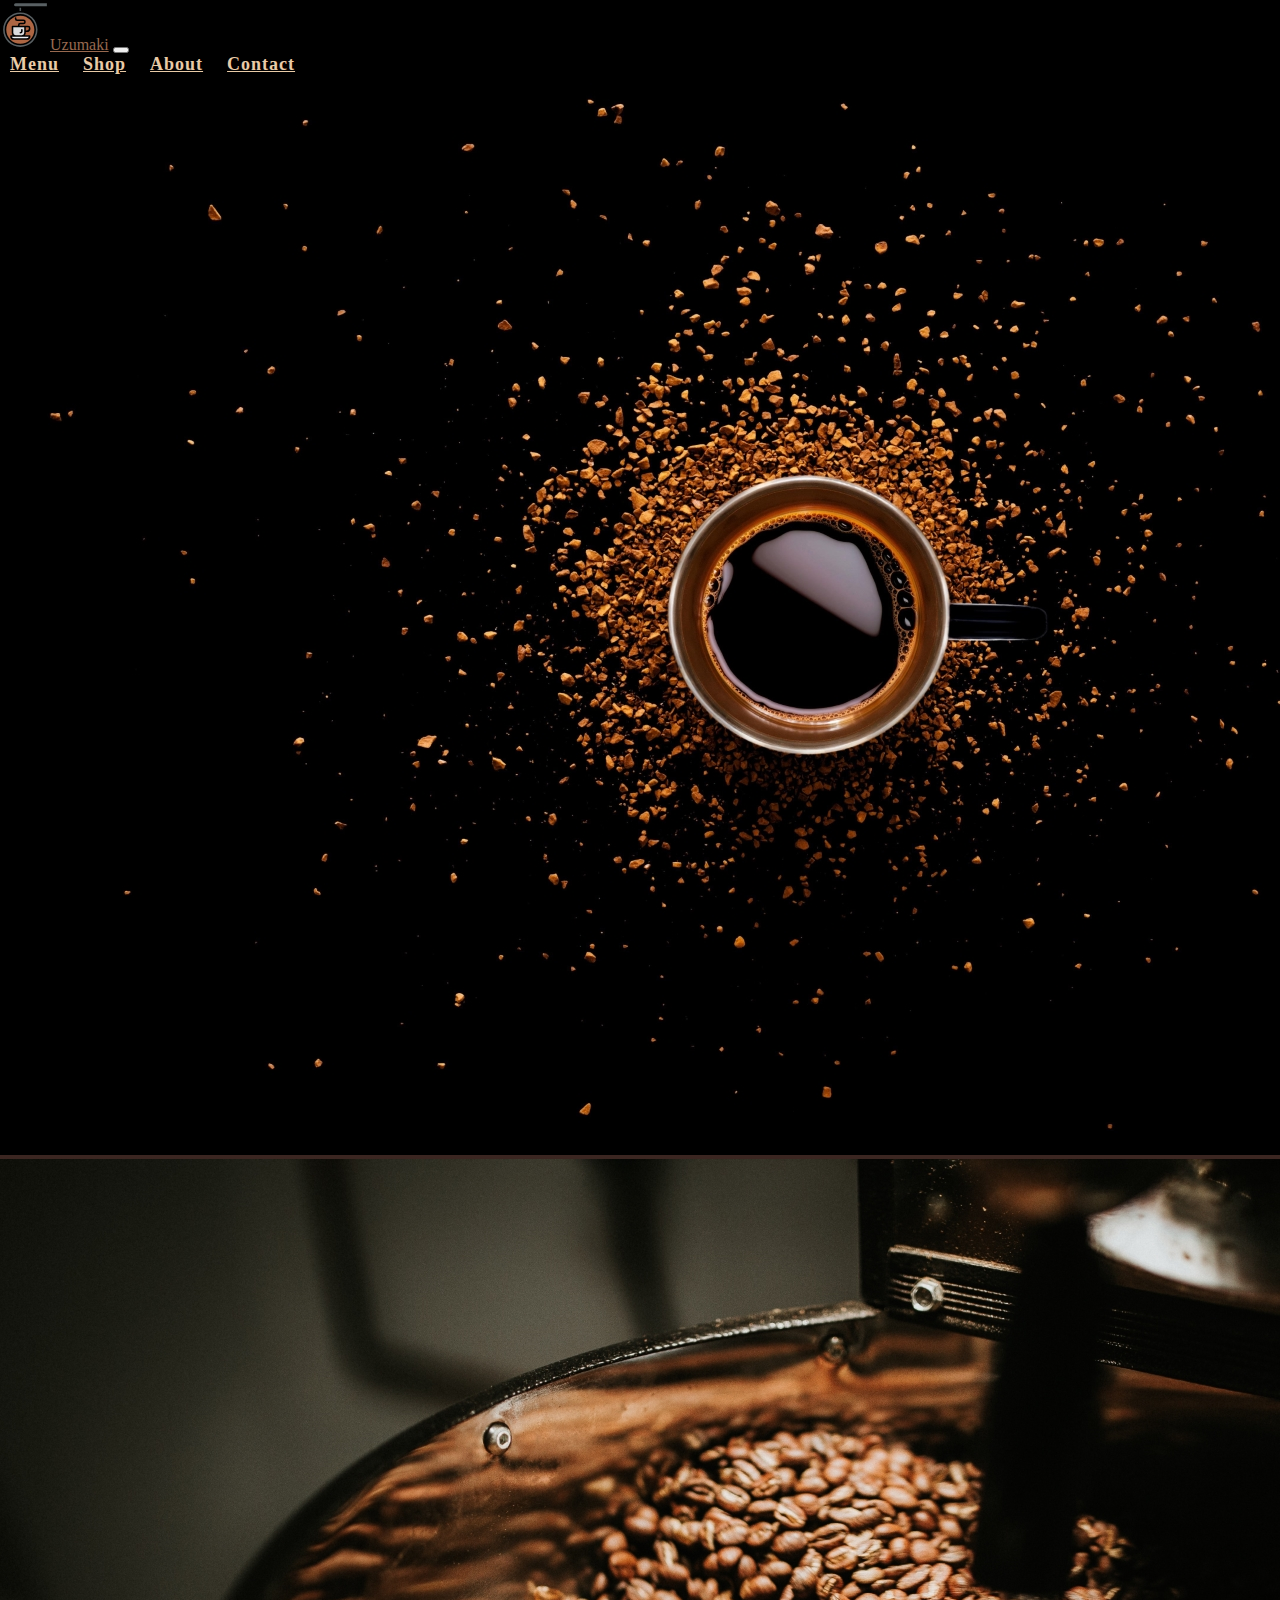
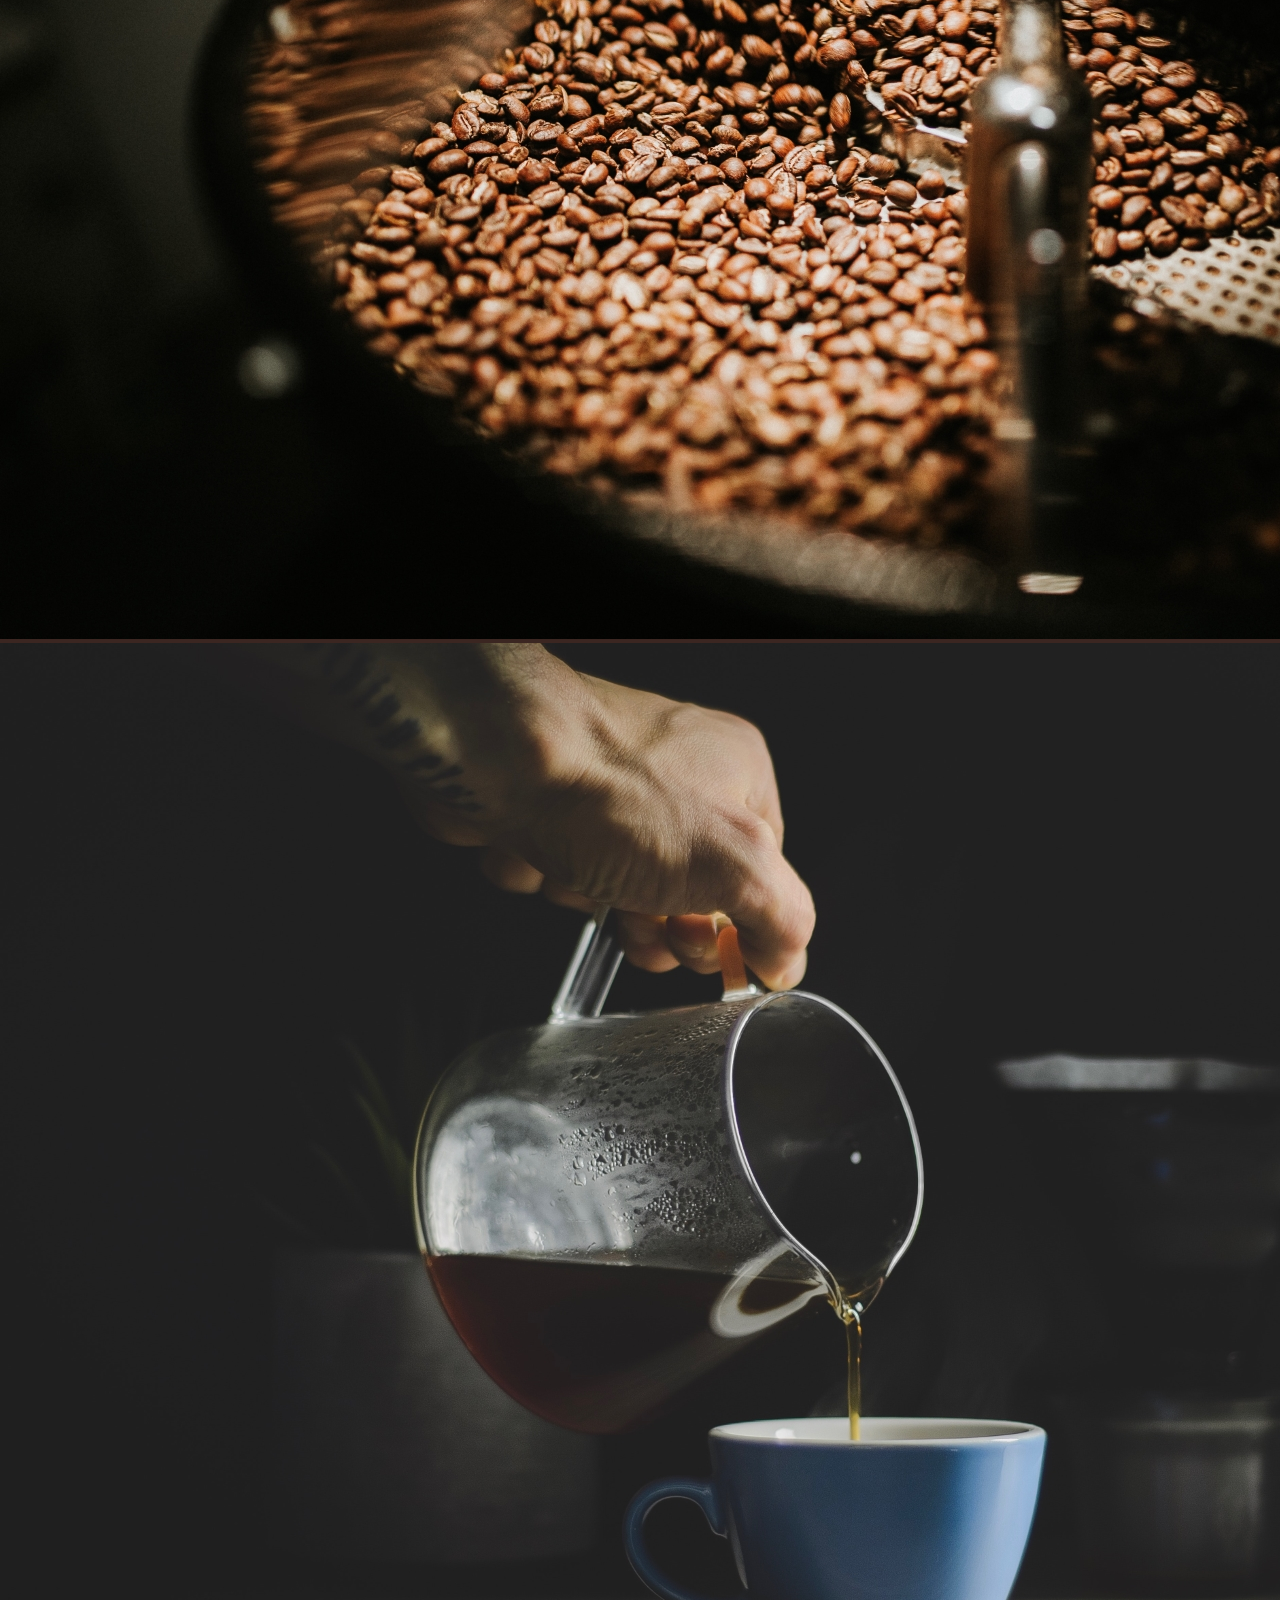
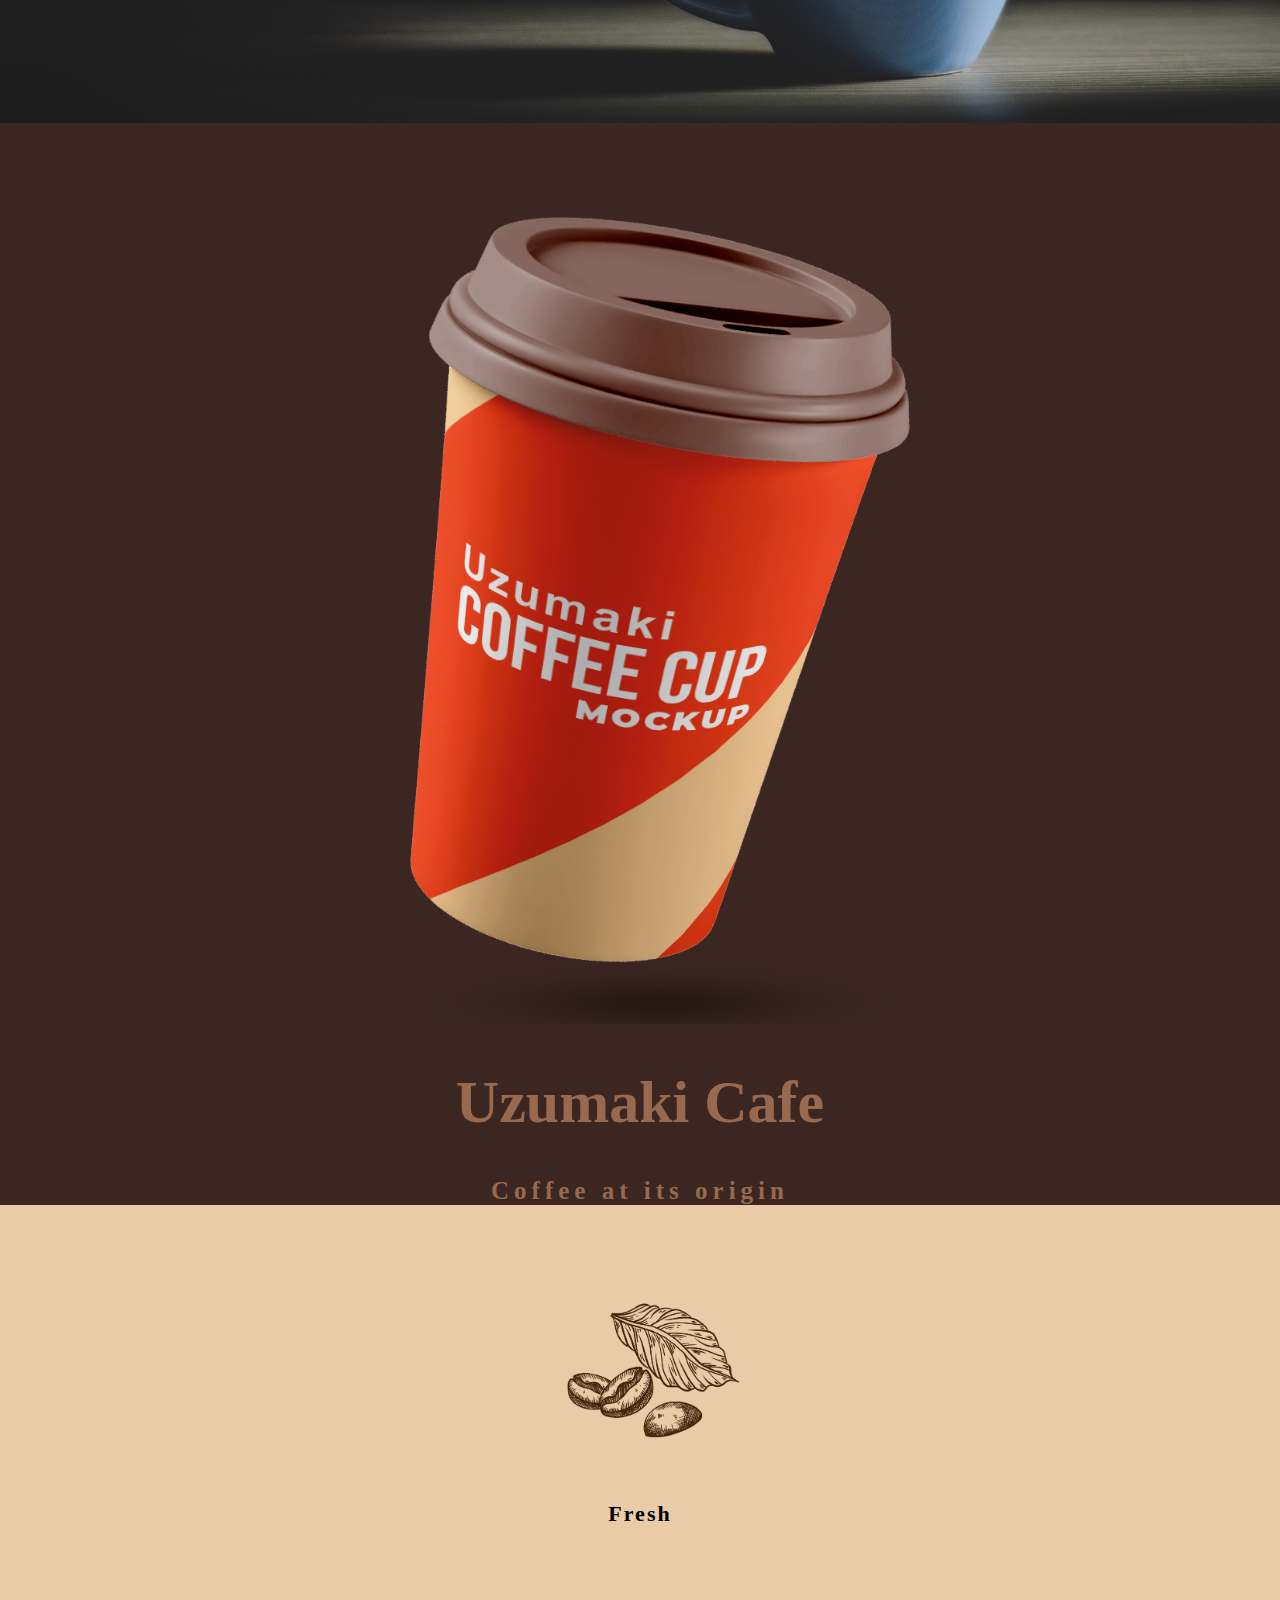
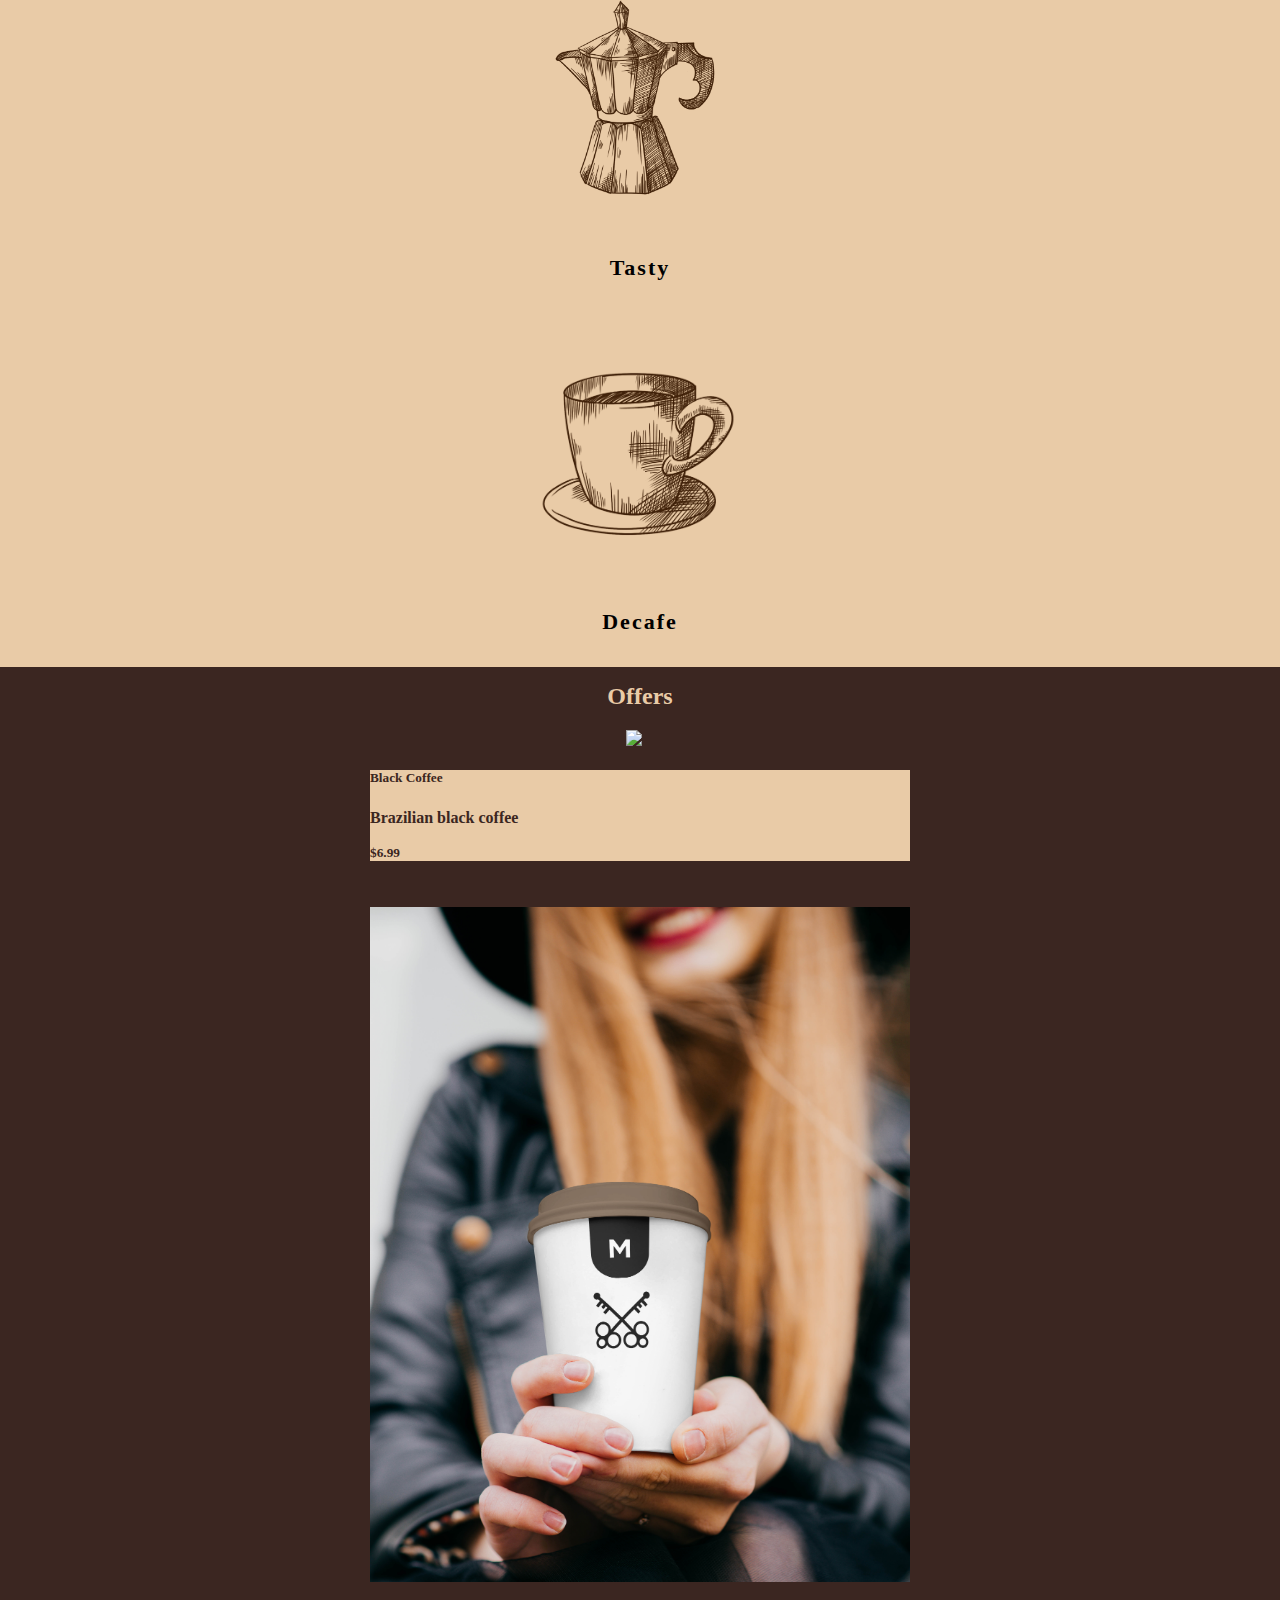
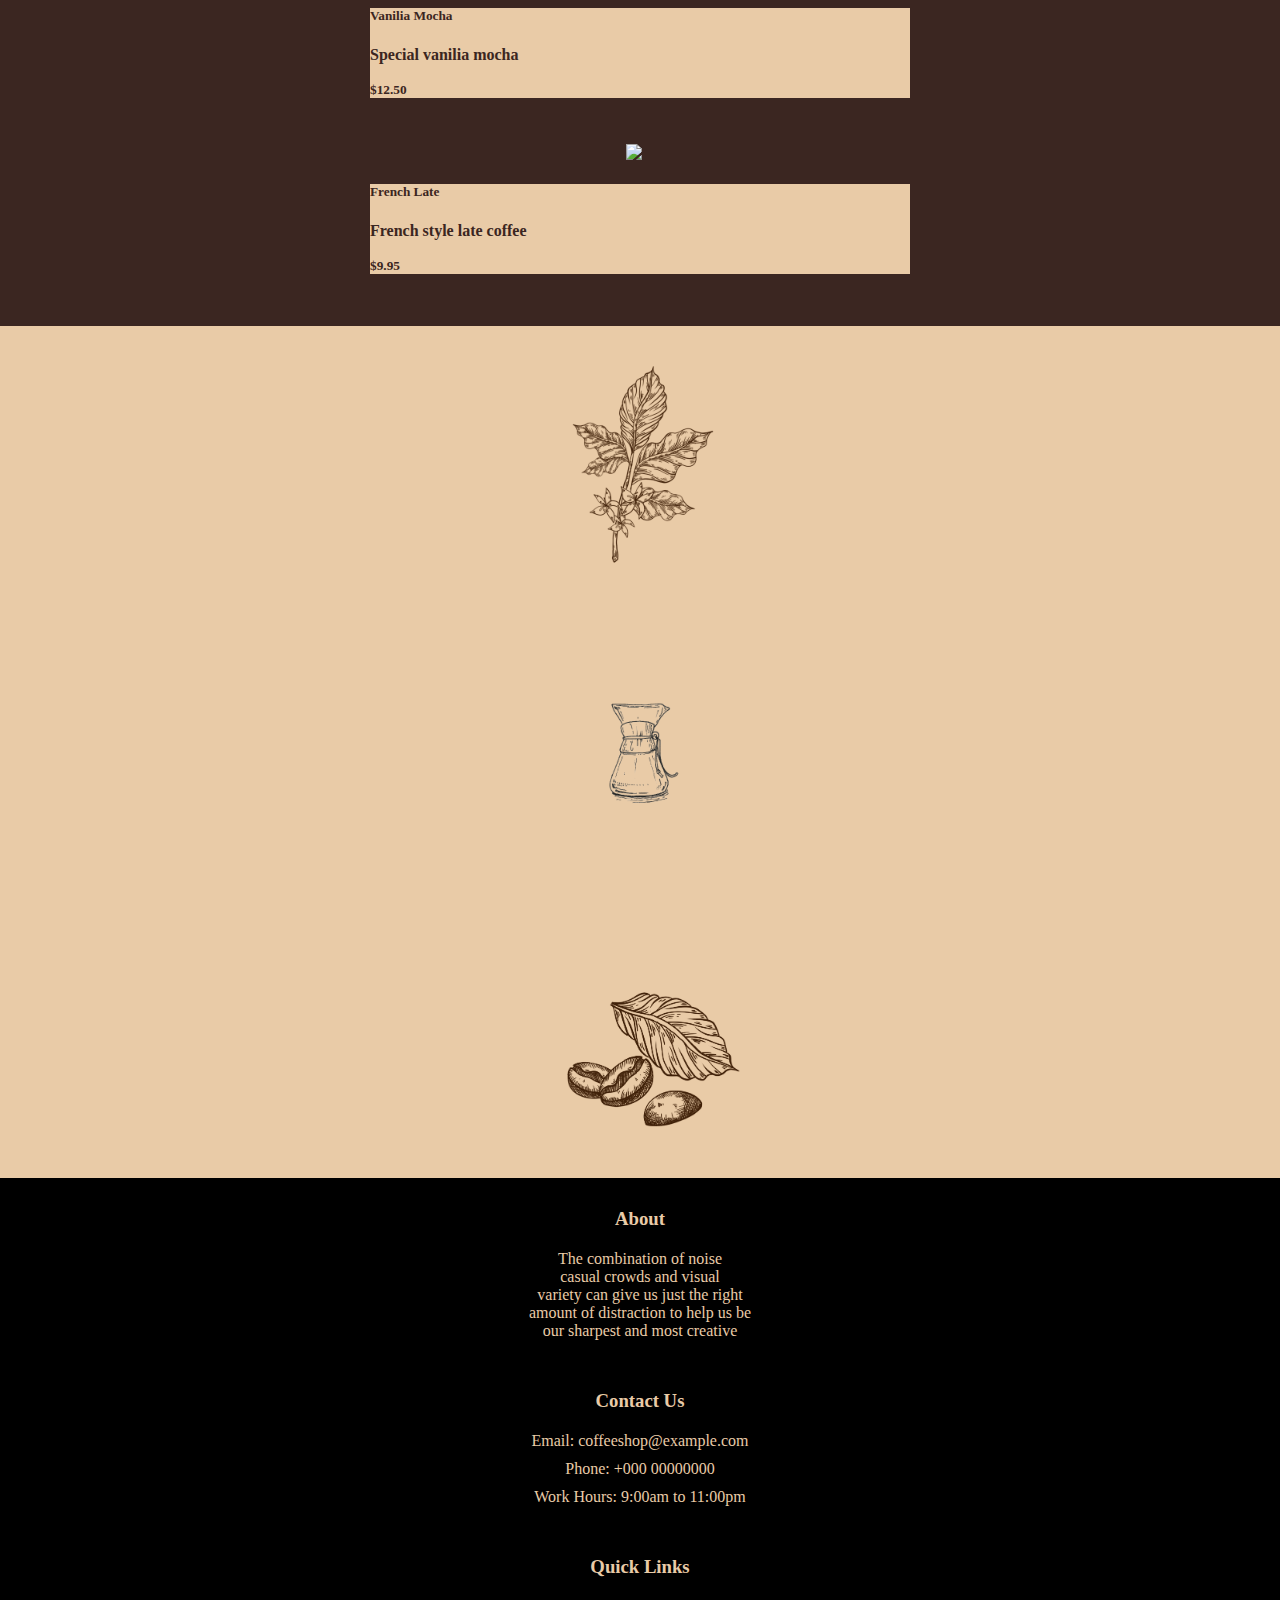
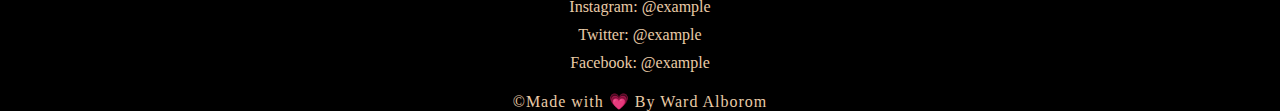
==== index.html @ 8deb627f "Add files via upload" ====
<!DOCTYPE html>
<html lang="en">
  <head>
    <meta charset="UTF-8" />
    <meta http-equiv="X-UA-Compatible" content="IE=edge" />
    <meta name="viewport" content="width=device-width, initial-scale=1.0" />
    <title>Cafe</title>
    <link rel="icon" href="img/coffee-shop.svg" />
    <link rel="stylesheet" href="style.css" />
    <link
      rel="stylesheet"
      href="https://cdnjs.cloudflare.com/ajax/libs/font-awesome/4.7.0/css/font-awesome.min.css"
    />
    <link
      href="https://cdn.jsdelivr.net/npm/bootstrap@5.0.0-beta2/dist/css/bootstrap.min.css"
      rel="stylesheet"
      integrity="sha384-BmbxuPwQa2lc/FVzBcNJ7UAyJxM6wuqIj61tLrc4wSX0szH/Ev+nYRRuWlolflfl"
      crossorigin="anonymous"
    />
    <script
      src="https://cdn.jsdelivr.net/npm/bootstrap@5.0.0-beta2/dist/js/bootstrap.bundle.min.js"
      integrity="sha384-b5kHyXgcpbZJO/tY9Ul7kGkf1S0CWuKcCD38l8YkeH8z8QjE0GmW1gYU5S9FOnJ0"
      crossorigin="anonymous"
    ></script>
    <script src="https://code.jquery.com/jquery-3.6.0.min.js"></script>
    <script src="script.js" type="text/javascript"></script>
  </head>
  <body>
    <header>
      <nav class="navbar navbar-expand-lg navbar-dark">
        <div class="container-fluid">
          <a id="uzumaki" class="navbar-brand" href="index.html"
            ><img src="img/coffee-shop.svg" alt="" />Uzumaki</a
          >
          <button
            class="navbar-toggler"
            type="button"
            data-bs-toggle="collapse"
            data-bs-target="#navbarNavAltMarkup"
            aria-controls="navbarNavAltMarkup"
            aria-expanded="false"
            aria-label="Toggle navigation"
          >
            <span class="navbar-toggler-icon"></span>
          </button>
          <div class="collapse navbar-collapse" id="navbarNavAltMarkup">
            <div class="navbar-nav">
              <a class="nav-link active" aria-current="page" href="menu.html"
                >Menu</a
              >
              <a class="nav-link" href="shop.html">Shop</a>
              <a class="nav-link" href="about.html">About</a>
              <a class="nav-link" href="contact.html">Contact</a>
            </div>
          </div>
        </div>
      </nav>
    </header>

    <aside></aside>

    <main id="main">
      <div
        id="carouselExampleSlidesOnly"
        class="carousel slide"
        data-bs-ride="carousel"
      >
        <div class="carousel-inner">
          <div class="carousel-item active">
            <img
              id="div-img"
              src="img/Coffee-black.jpg"
              class="d-block w-100"
              alt="..."
            />
          </div>
          <div class="carousel-item">
            <img
              id="div-img"
              src="img/roaster.jpg"
              class="d-block w-100"
              alt="..."
            />
          </div>
          <div class="carousel-item">
            <img
              id="div-img"
              src="img/pouring.jpg"
              class="d-block w-100"
              alt="..."
            />
          </div>
        </div>
      </div>

      <div class="cup container-fluid">
        <div class="row">
          <div class="col-md-6">
            <img id="mockup" src="img/Gravity coffee cup mockup.png" alt="" />
          </div>
          <div id="main-text" class="col-md-6">
            <h1>Uzumaki Cafe</h1>
            <p>Coffee at its origin</p>
          </div>
        </div>
      </div>

      <div class="bar container-fluid">
        <div class="row">
          <div class="col-md-4">
            <img src="img/coffee-leaf.png" alt="" />
            <p>Fresh</p>
          </div>
          <div class="col-md-4">
            <img src="img/coffee-maker.png" alt="" />
            <p>Tasty</p>
          </div>
          <div class="col-md-4">
            <img src="img/cup.png" alt="" />
            <p>Decafe</p>
          </div>
        </div>
      </div>

      <div id="offers" class="offers conatiner-fluid">
        <div class="row">
          <div id="offer-title" class="col-lg-12">
            <h2>Offers</h2>
          </div>
          <div class="col-md-4">
            <div class="card mb-3" style="max-width: 540px">
              <div class="row g-0">
                <div class="col-md-4">
                  <img src="/img/Coffee Mug Mockup.jpg" alt="..." />
                </div>
                <div class="cards col-md-8">
                  <div class="card-body">
                    <h5 class="card-title">Black Coffee</h5>
                    <p class="card-text">Brazilian black coffee</p>
                    <p class="card-text">
                      <small class="text-muted">$6.99</small>
                    </p>
                  </div>
                </div>
              </div>
            </div>
          </div>
          <div class="col-md-4">
            <div class="card mb-3" style="max-width: 540px">
              <div class="row g-0">
                <div class="col-md-4">
                  <img src="/img/Coffee-Cup-Mockup.jpg" alt="..." />
                </div>
                <div class="cards col-md-8">
                  <div class="card-body">
                    <h5 class="card-title">Vanilia Mocha</h5>
                    <p class="card-text">Special vanilia mocha</p>
                    <p class="card-text">
                      <small class="text-muted">$12.50</small>
                    </p>
                  </div>
                </div>
              </div>
            </div>
          </div>
          <div class="col-md-4">
            <div class="card mb-3" style="max-width: 540px">
              <div class="row g-0">
                <div class="col-md-4">
                  <img src="/img/Cup-Mockup-with-Hand.jpg" alt="..." />
                </div>
                <div class="cards col-md-8">
                  <div class="card-body">
                    <h5 class="card-title">French Late</h5>
                    <p class="card-text">French style late coffee</p>
                    <p class="card-text">
                      <small class="text-muted">$9.95</small>
                    </p>
                  </div>
                </div>
              </div>
            </div>
          </div>
        </div>
      </div>

      <div class="bar container-fluid">
        <div class="row">
          <div class="col-md-4"><img src="/img/leaf.png" alt="" /></div>
          <div class="col-md-4"><img src="/img/chemex.png" alt="" /></div>
          <div class="col-md-4"><img src="/img/coffee-leaf.png" alt="" /></div>
        </div>
      </div>

    </main>

    <footer>
      <div class="footer container-fluid">
        <div class="row">
          <div class="col-md-4">
            <h3>About</h3>
            <p>
              The combination of noise <br />
              casual crowds and visual <br />
              variety can give us just the right <br />
              amount of distraction to help us be <br />
              our sharpest and most creative
            </p>
          </div>
          <div class="col-md-4">
            <h3>Contact Us</h3>
            <p>Email: coffeeshop@example.com</p>
            <p>Phone: +000 00000000</p>
            <p>Work Hours: 9:00am to 11:00pm</p>
          </div>
          <div class="col-md-4">
            <h3>Quick Links</h3>
            <p>Instagram: @example</p>
            <p>Twitter: @example</p>
            <p>Facebook: @example</p>
          </div>
          <div class="col-lg-12">
            <p>&copy;Made with &#128151; By Ward Alborom</p>
          </div>
        </div>
      </div>
      <a href="#" class="backToTop"><span>Top</span></a>
    </footer>
  </body>
</html>
---- style.css ----
html,
body {
  margin: 0;
  background-color: #e9cba7;
}

.navbar img{
  width: 50px;
}

.navbar, .container-fluid{
  background-color: #000000;
}

#carouselExampleSlidesOnly{
  transition: transform 1s ease, opacity .5s ease-out;
}

#uzumaki{
  color: #e9cba7;
}

#uzumaki:hover{
  color: #98694F;
}

#navbarNavAltMarkup a {
  color: #e9cba7;
  font-weight: bold;
  font-size: 18px;
  letter-spacing: 1px;
  margin: 0 10px;
}

#navbarNavAltMarkup a:hover{
  color: #98694F;
}

#main{
  background-color: #3b2621;
}

.cup{
  text-align: center;
  background-color: transparent;
}

#main-text{
  text-align: center;
  color: #98694F;
  margin: auto 0;
}

#main-text p{
  font-weight: bold;
  font-size: 25px;
  letter-spacing: 5px;
  margin: 0;
}

#main-text h1{
  font-size: 60px;
}

#mockup{
  width: 70%;
  height: 90%;
}

.bar{
  background-color: #e9cba7;
  text-align: center;
}

.bar p{
  font-weight: bold;
  font-size: 22px;
  text-align: center;
  letter-spacing: 2px;
}

.bar img{
  height: 200px;
  margin: 30px 0;
  
}

.bar > .row > .col-md-4{
  padding: 10px;
}

.cards{
  background-color: #e9cba7;
  font-weight: bold;
  text-align: left;
}

.offers{
  margin: 0 auto;
  padding: 1rem;
  
}

.offers > .row{
  margin: 0 auto;
  color: #3b2621;
  text-align: -webkit-center;
}

#offer-title{
  text-align: center;
  color: #e9cba7;
  margin: 0;
  font-weight: bold;
}

#offer-title > h2{
  margin: 0;
}

#offers > .row > .col-md-4{
  padding-top: 10px;
    padding-bottom: 10px;
    margin-top: 10px;
    border-bottom-width: 10px;
    margin-bottom: 10px;
}

.offers img {
  width: 100%
}

.footer{
  color: #e9cba7;
  padding: 0px;
  margin: 0;
  height: 10%;
  text-align: center;
}

.footer > .row > .col-md-4{
  padding: 10px;
}

.footer > .row > .col-md-4 > h3{
  margin: 20px;
}

.footer > .row > .col-md-4 > p{
  margin: 10px;
}

.footer > .row > .col-lg-12 > p{
  margin: 0;
  letter-spacing: 1px;
}

@media screen and (max-width: 44em) {
  nav[role="full-horizontal"] ul > li {
    width: 100%;
  }
}

@media screen and (min-width: 700px){
  .offers img {
    width: 100%;
    height: 100%;
  }
} 

.backToTop {
  width: 50px;
  height: 50px;
  overflow: hidden;
  white-space: nowrap;
  position: fixed;
  bottom: 20px;
  right: 20px;
  background-color: #66462F;
  color:#e9cba7;
  text-decoration: none;
  display: none;
  border-radius: 3px;
  text-align: center;
  font-weight: bold;
}
.backToTop:hover{
  color: #3b2621;
  background-color: #e9cba7;
}

.backToTop span{
  vertical-align: -webkit-baseline-middle;
}
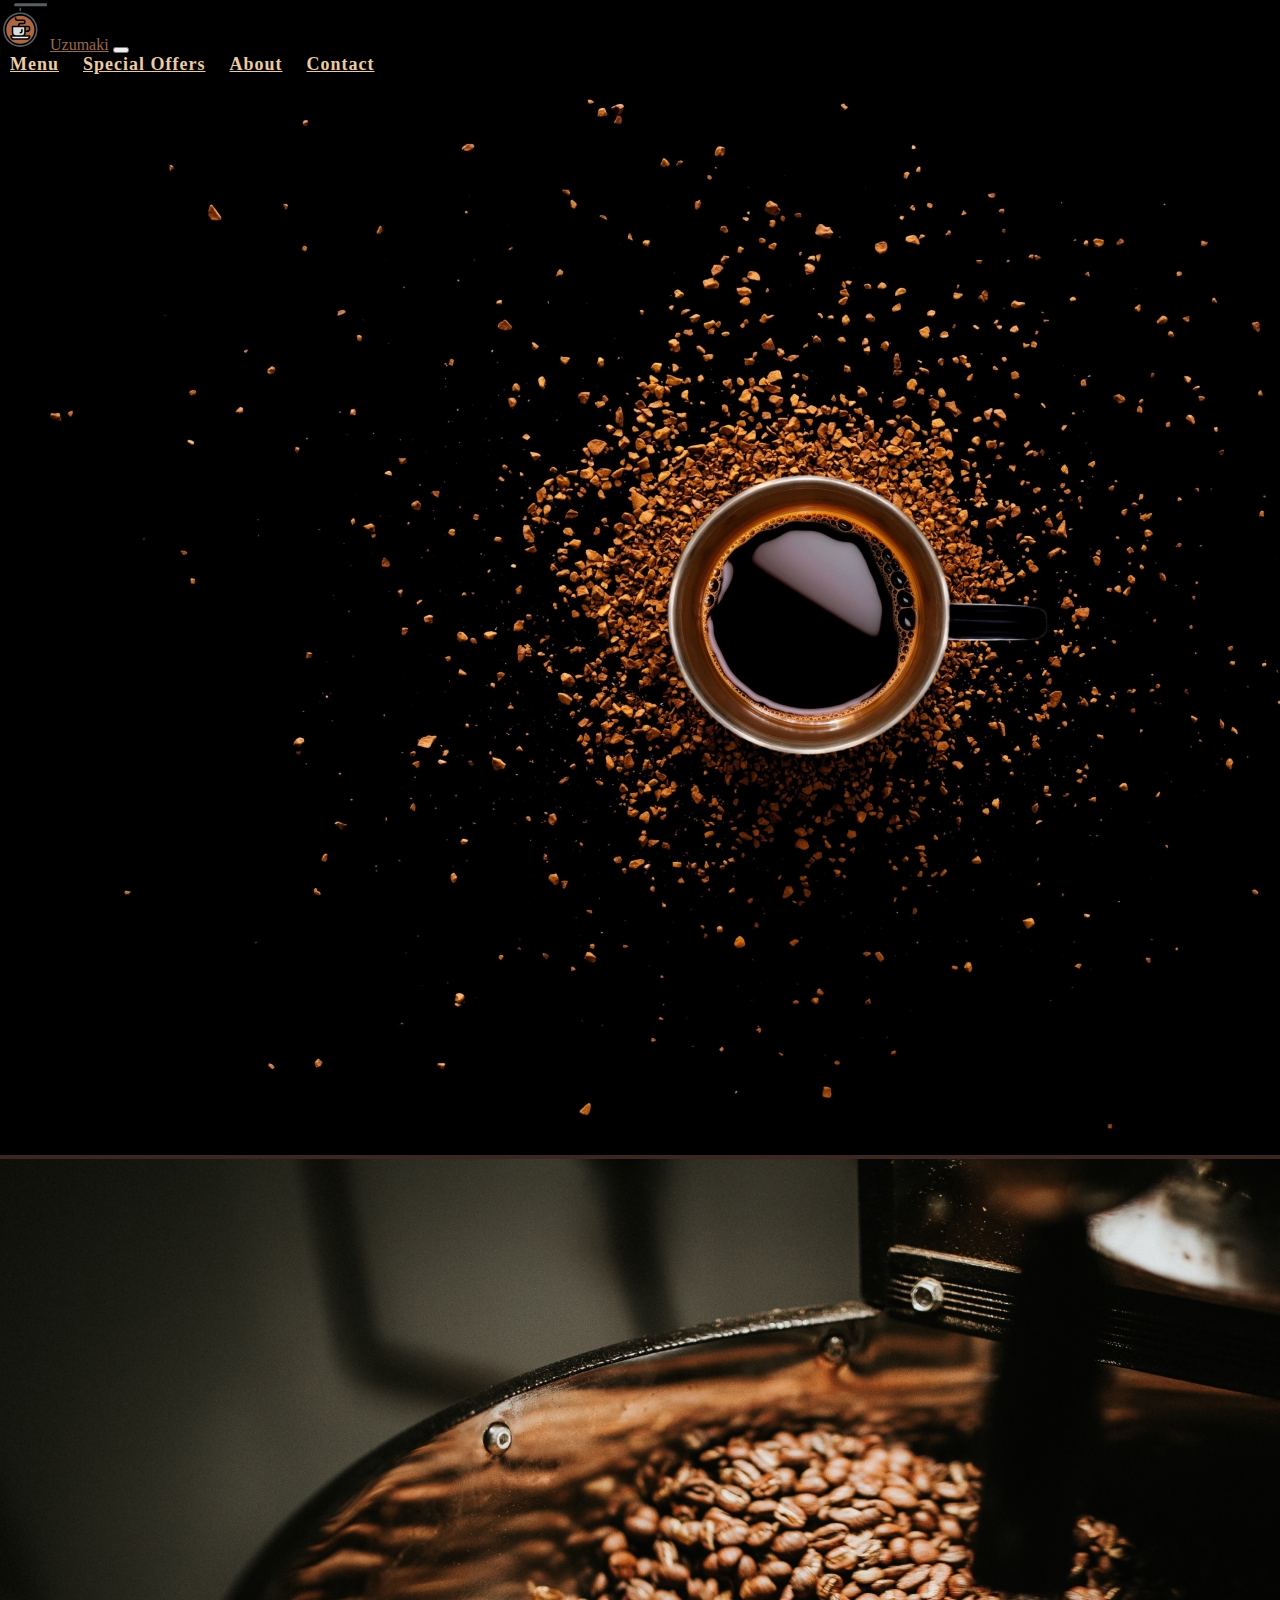
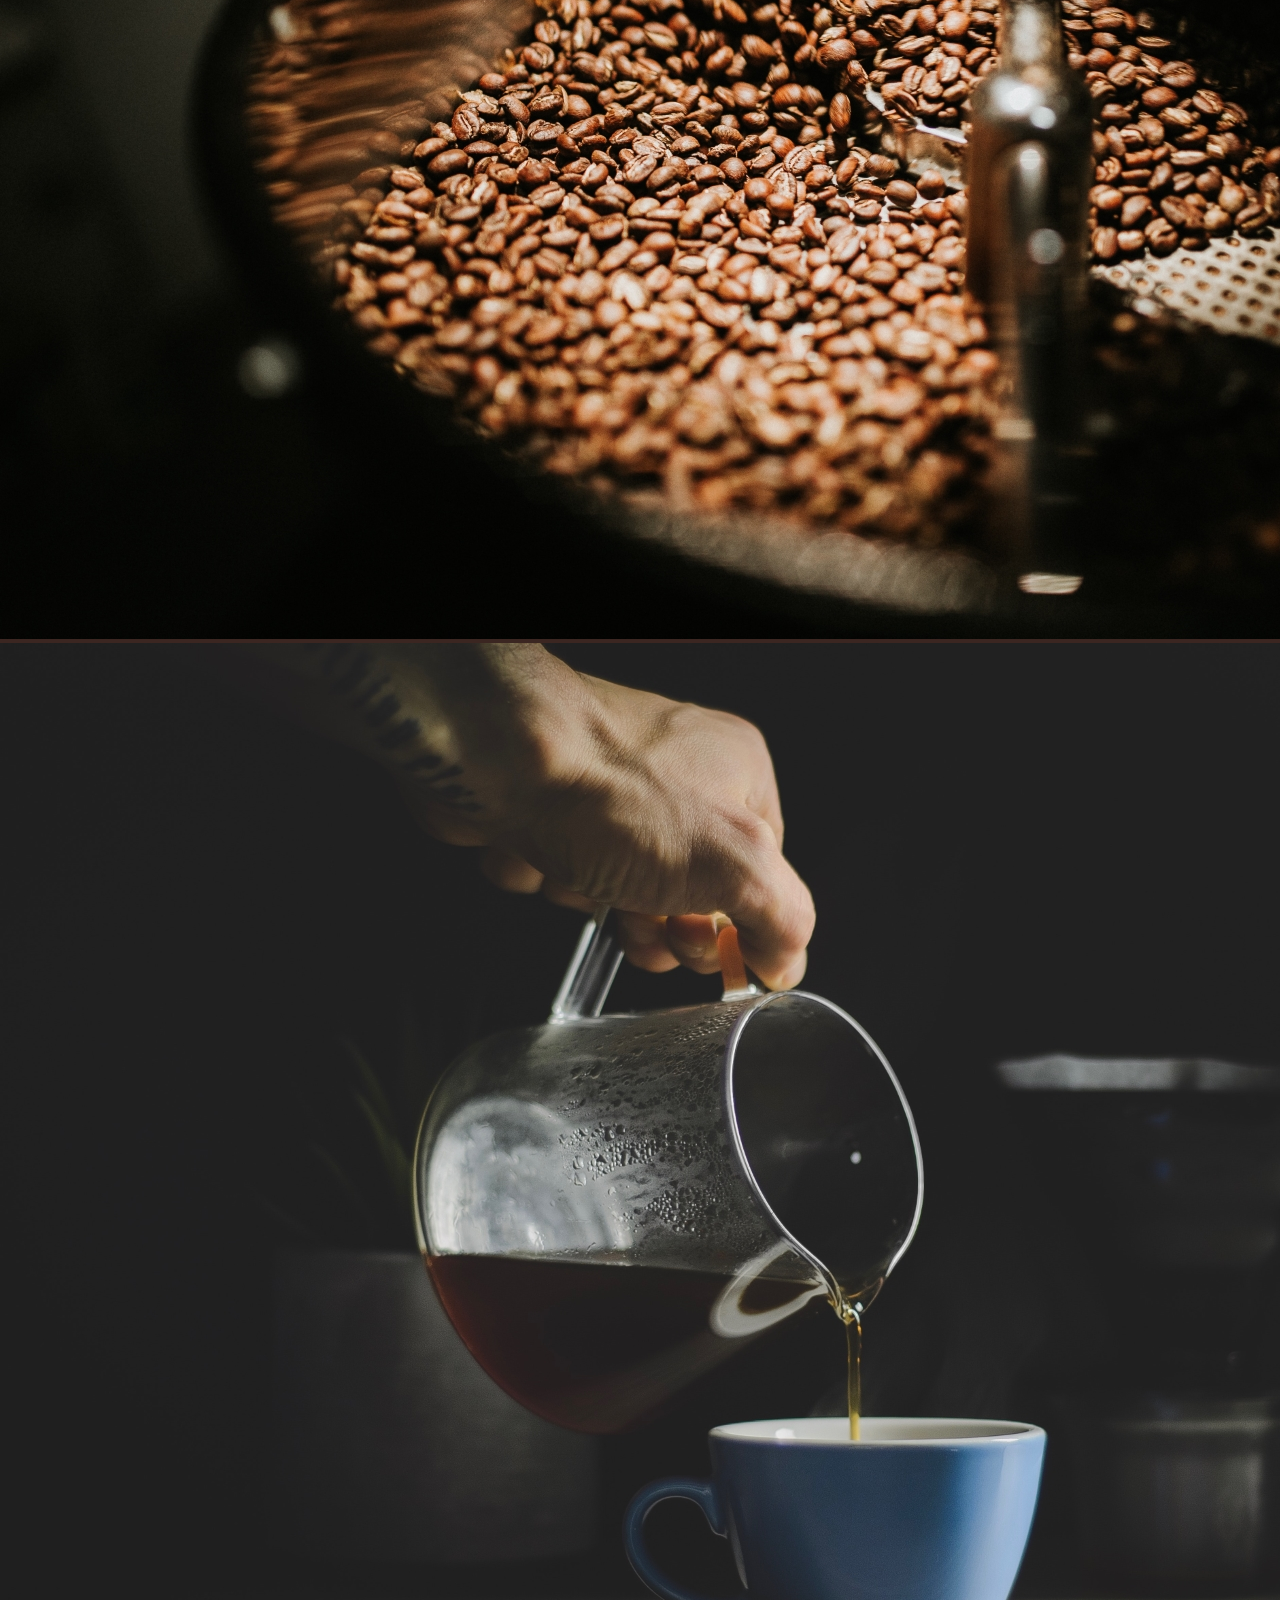
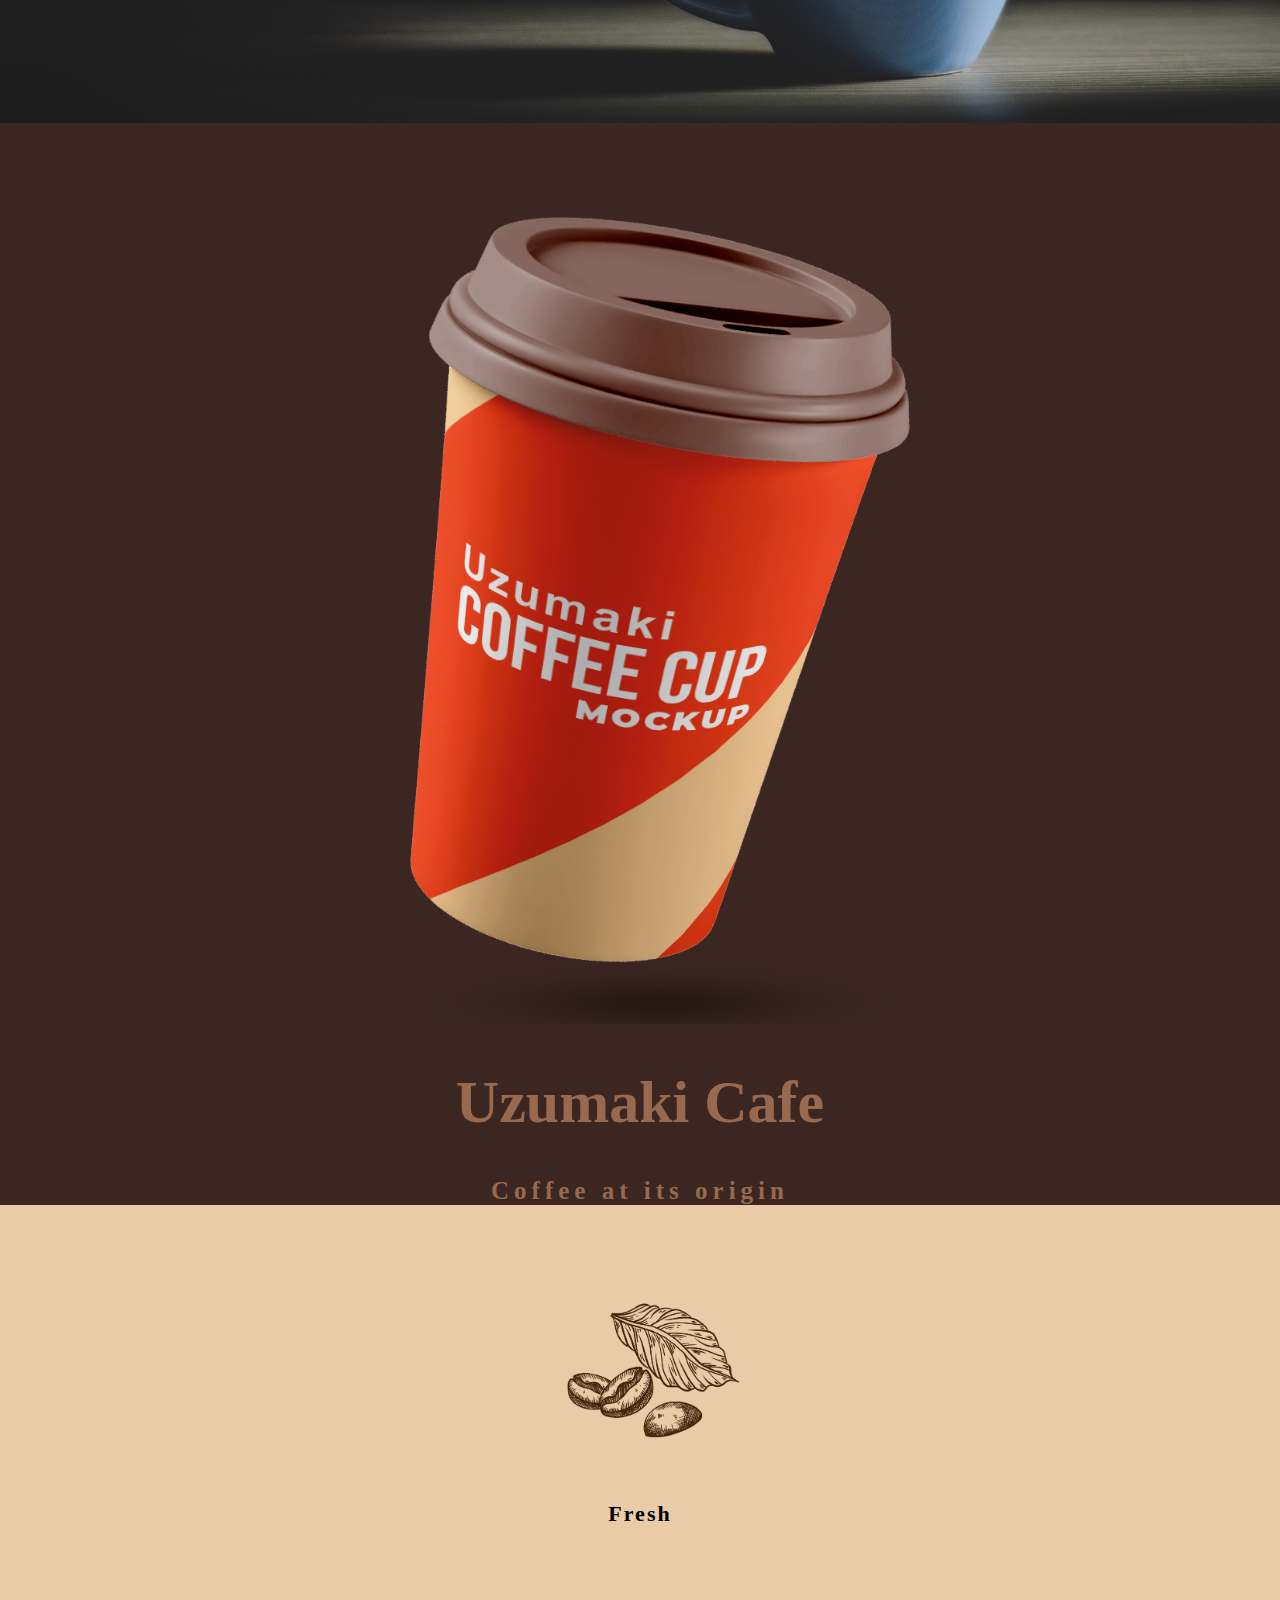
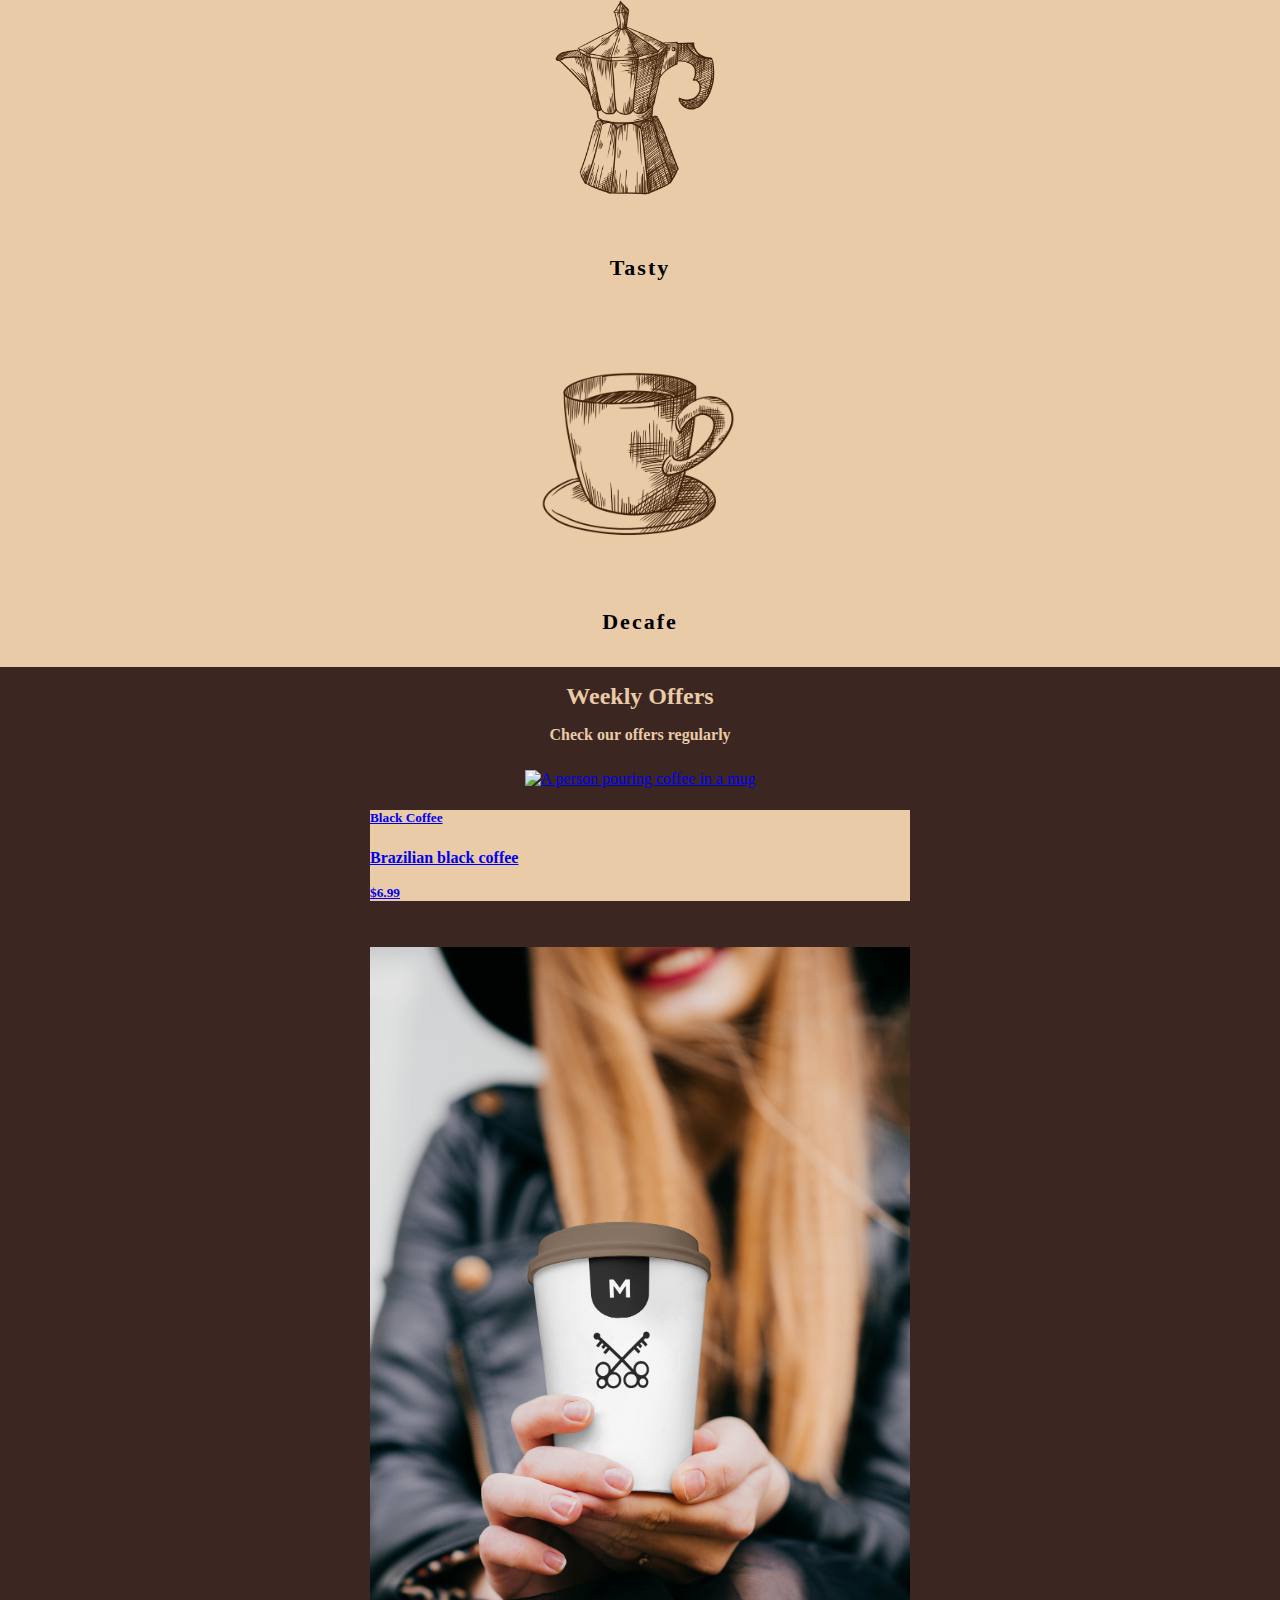
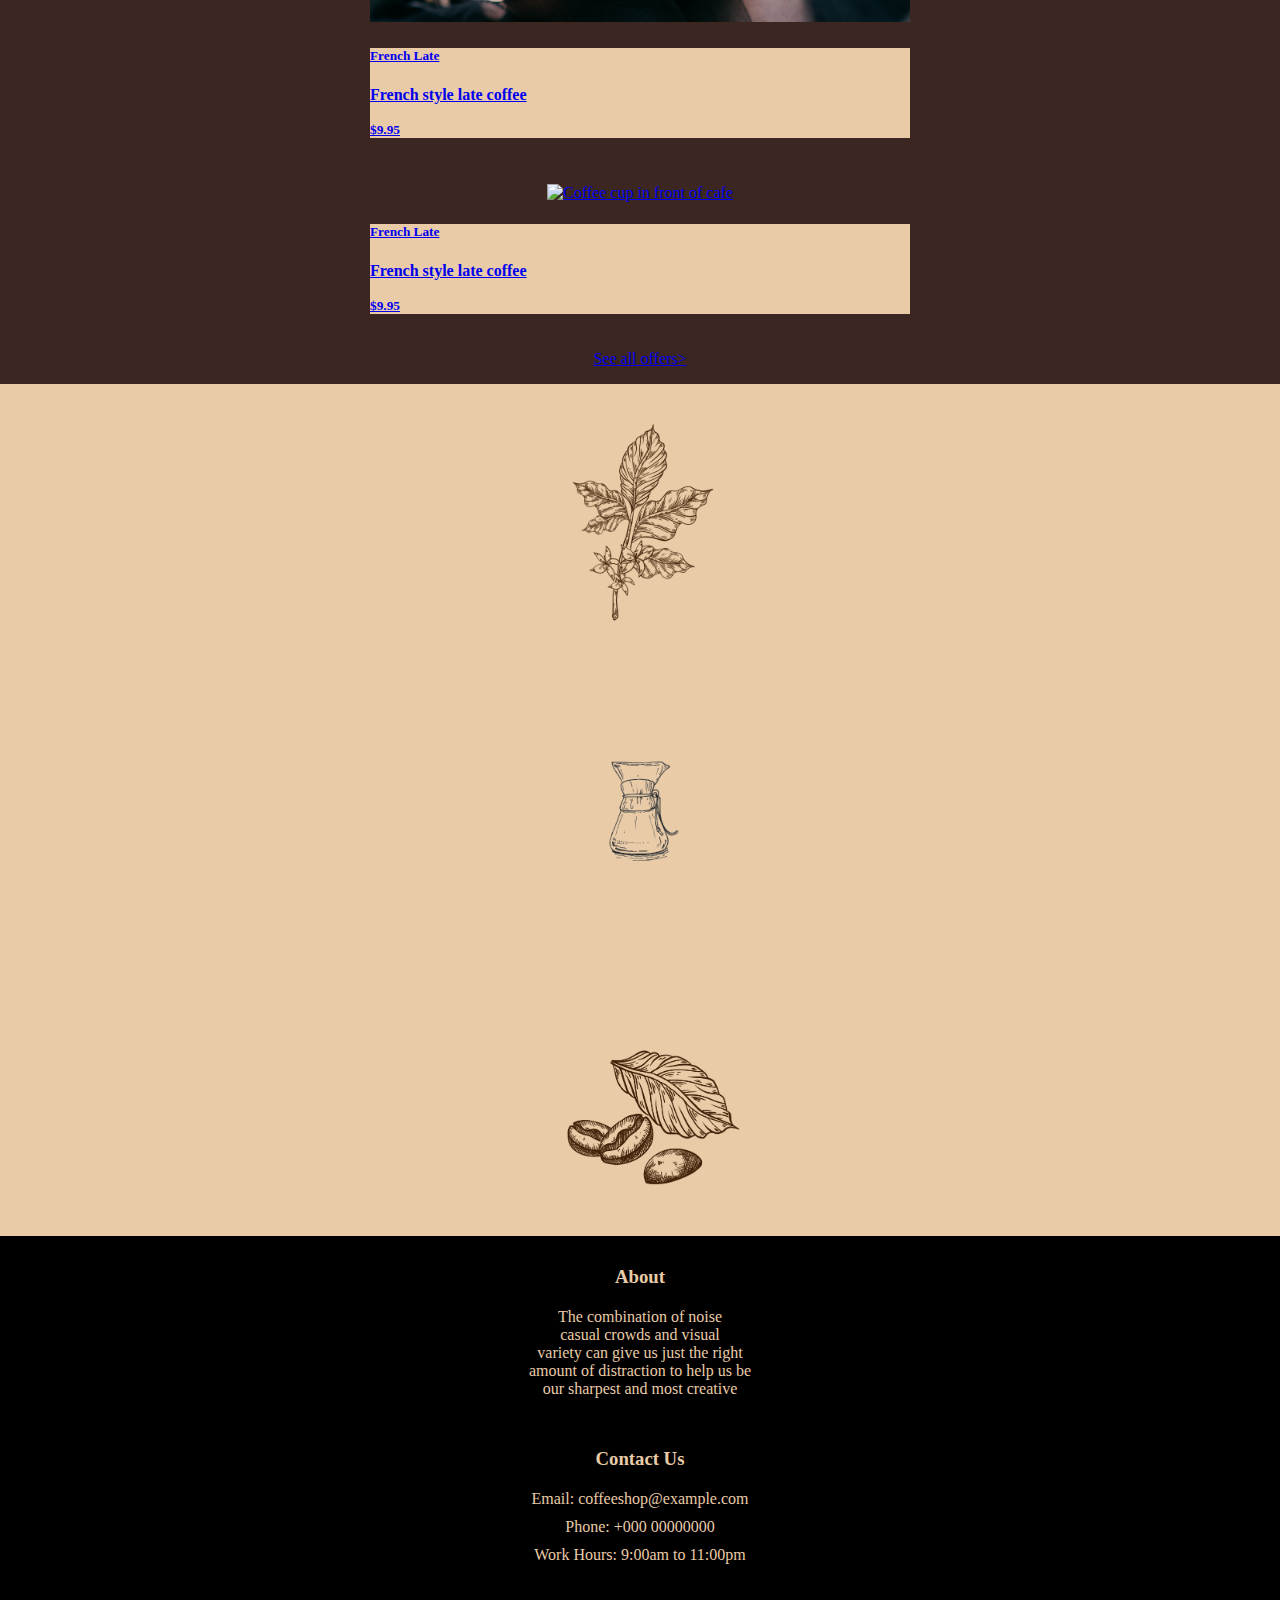
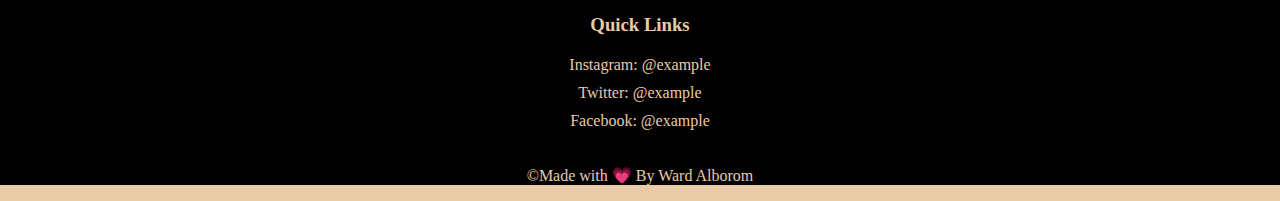
==== commit 43bc32f0: "Update index.html" ====
--- a/index.html
+++ b/index.html
@@ -4,7 +4,8 @@
     <meta charset="UTF-8" />
     <meta http-equiv="X-UA-Compatible" content="IE=edge" />
     <meta name="viewport" content="width=device-width, initial-scale=1.0" />
-    <title>Cafe</title>
+    <meta name="description" content="Uzumaki Coffee Shop Website" author="Ward Alborom">
+    <title>Uzumaki | Coffee Shop Website</title>
     <link rel="icon" href="img/coffee-shop.svg" />
     <link rel="stylesheet" href="style.css" />
     <link
@@ -27,10 +28,10 @@
   </head>
   <body>
     <header>
-      <nav class="navbar navbar-expand-lg navbar-dark">
-        <div class="container-fluid">
+      <nav class="navbar navbar-expand-lg navbar-dark fixed-top">
+        <div class="container">
           <a id="uzumaki" class="navbar-brand" href="index.html"
-            ><img src="img/coffee-shop.svg" alt="" />Uzumaki</a
+            ><img src="img/coffee-shop.svg" alt="Logo" class="d-inline-block align-middle" />Uzumaki</a
           >
           <button
             class="navbar-toggler"
@@ -48,7 +49,7 @@
               <a class="nav-link active" aria-current="page" href="menu.html"
                 >Menu</a
               >
-              <a class="nav-link" href="shop.html">Shop</a>
+              <a class="nav-link" href="offers.html">Special Offers</a>
               <a class="nav-link" href="about.html">About</a>
               <a class="nav-link" href="contact.html">Contact</a>
             </div>
@@ -71,15 +72,16 @@
               id="div-img"
               src="img/Coffee-black.jpg"
               class="d-block w-100"
-              alt="..."
+              alt="First Carousel image"
             />
+          
           </div>
           <div class="carousel-item">
             <img
               id="div-img"
               src="img/roaster.jpg"
               class="d-block w-100"
-              alt="..."
+              alt="Second Carousel image"
             />
           </div>
           <div class="carousel-item">
@@ -87,7 +89,7 @@
               id="div-img"
               src="img/pouring.jpg"
               class="d-block w-100"
-              alt="..."
+              alt="Third Carousel image"
             />
           </div>
         </div>
@@ -96,7 +98,7 @@
       <div class="cup container-fluid">
         <div class="row">
           <div class="col-md-6">
-            <img id="mockup" src="img/Gravity coffee cup mockup.png" alt="" />
+            <img id="mockup" src="img/Gravity coffee cup mockup.png" alt="Coffee cup" />
           </div>
           <div id="main-text" class="col-md-6">
             <h1>Uzumaki Cafe</h1>
@@ -108,30 +110,32 @@
       <div class="bar container-fluid">
         <div class="row">
           <div class="col-md-4">
-            <img src="img/coffee-leaf.png" alt="" />
+            <img src="img/coffee-leaf.png" alt="Divider coffee leaf image" />
             <p>Fresh</p>
           </div>
           <div class="col-md-4">
-            <img src="img/coffee-maker.png" alt="" />
+            <img src="img/coffee-maker.png" alt="Divider coffee maker image" />
             <p>Tasty</p>
           </div>
           <div class="col-md-4">
-            <img src="img/cup.png" alt="" />
+            <img src="img/cup.png" alt="Divider coffee cup image" />
             <p>Decafe</p>
           </div>
         </div>
       </div>
 
-      <div id="offers" class="offers conatiner-fluid">
+      <div id="offers" class="offers conatiner-fluid text-center">
         <div class="row">
           <div id="offer-title" class="col-lg-12">
-            <h2>Offers</h2>
-          </div>
-          <div class="col-md-4">
+            <h2 class="m-1">Weekly Offers</h2>
+            <p class="m-1">Check our offers regularly</p>
+          </div>
+          <div class="col-md-4">
+            <a class="offer-card-link" href="shop.html">
             <div class="card mb-3" style="max-width: 540px">
               <div class="row g-0">
                 <div class="col-md-4">
-                  <img src="/img/Coffee Mug Mockup.jpg" alt="..." />
+                  <img class="rounded img-fluid" src="img/Coffee Mug Mockup.jpg" alt="A person pouring coffee in a mug" />
                 </div>
                 <div class="cards col-md-8">
                   <div class="card-body">
@@ -144,30 +148,14 @@
                 </div>
               </div>
             </div>
-          </div>
-          <div class="col-md-4">
+          </a>
+          </div>
+          <div class="col-md-4">
+            <a class="offer-card-link" href="shop.html">
             <div class="card mb-3" style="max-width: 540px">
               <div class="row g-0">
                 <div class="col-md-4">
-                  <img src="/img/Coffee-Cup-Mockup.jpg" alt="..." />
-                </div>
-                <div class="cards col-md-8">
-                  <div class="card-body">
-                    <h5 class="card-title">Vanilia Mocha</h5>
-                    <p class="card-text">Special vanilia mocha</p>
-                    <p class="card-text">
-                      <small class="text-muted">$12.50</small>
-                    </p>
-                  </div>
-                </div>
-              </div>
-            </div>
-          </div>
-          <div class="col-md-4">
-            <div class="card mb-3" style="max-width: 540px">
-              <div class="row g-0">
-                <div class="col-md-4">
-                  <img src="/img/Cup-Mockup-with-Hand.jpg" alt="..." />
+                  <img class="rounded img-fluid" src="img/Coffee-Cup-Mockup.jpg" alt="Girl holding a coffee cup" />
                 </div>
                 <div class="cards col-md-8">
                   <div class="card-body">
@@ -180,15 +168,39 @@
                 </div>
               </div>
             </div>
+          </a>
+          </div>
+          <div class="col-md-4">
+            <a class="offer-card-link" href="shop.html">
+            <div class="card mb-3" style="max-width: 540px">
+              <div class="row g-0">
+                <div class="col-md-4">
+                  <img class="rounded img-fluid" src="img/Cup-Mockup-with-Hand.jpg" alt="Coffee cup in front of cafe" />
+                </div>
+                <div class="cards col-md-8">
+                  <div class="card-body">
+                    <h5 class="card-title">French Late</h5>
+                    <p class="card-text">French style late coffee</p>
+                    <p class="card-text">
+                      <small class="text-muted">$9.95</small>
+                    </p>
+                  </div>
+                </div>
+              </div>
+            </div>
+          </a>
+          </div>
+          <div class="col-12">
+            <a class="offers-link" href="offers.html">See all offers></a>
           </div>
         </div>
       </div>
 
       <div class="bar container-fluid">
         <div class="row">
-          <div class="col-md-4"><img src="/img/leaf.png" alt="" /></div>
-          <div class="col-md-4"><img src="/img/chemex.png" alt="" /></div>
-          <div class="col-md-4"><img src="/img/coffee-leaf.png" alt="" /></div>
+          <div class="col-md-4"><img src="img/leaf.png" alt="Coffee leaf" /></div>
+          <div class="col-md-4"><img src="img/chemex.png" alt="Chemex" /></div>
+          <div class="col-md-4"><img src="img/coffee-leaf.png" alt="Coffee leaf and beans" /></div>
         </div>
       </div>
 
@@ -219,12 +231,12 @@
             <p>Twitter: @example</p>
             <p>Facebook: @example</p>
           </div>
-          <div class="col-lg-12">
+          <div class="col-xl-12">
             <p>&copy;Made with &#128151; By Ward Alborom</p>
           </div>
         </div>
       </div>
-      <a href="#" class="backToTop"><span>Top</span></a>
+      <button href="#" class="backToTop">Top</button>
     </footer>
   </body>
 </html>
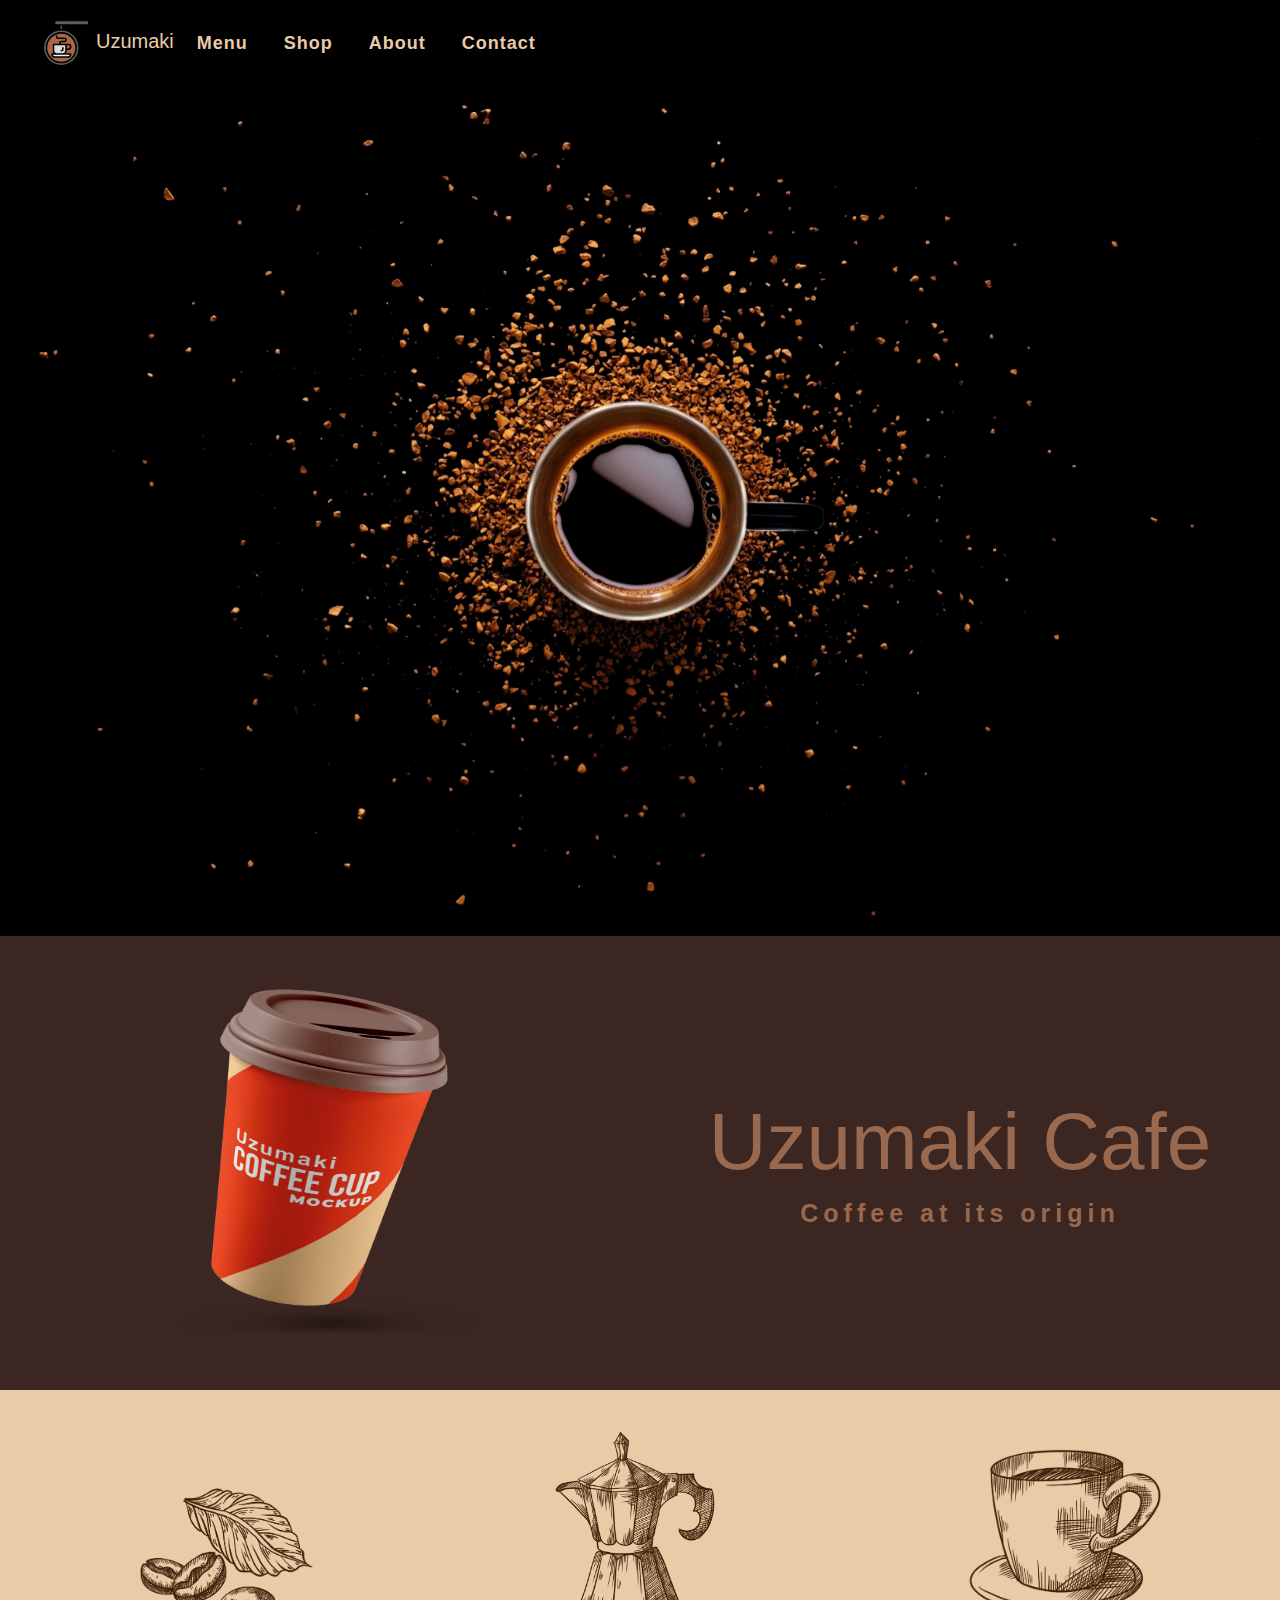
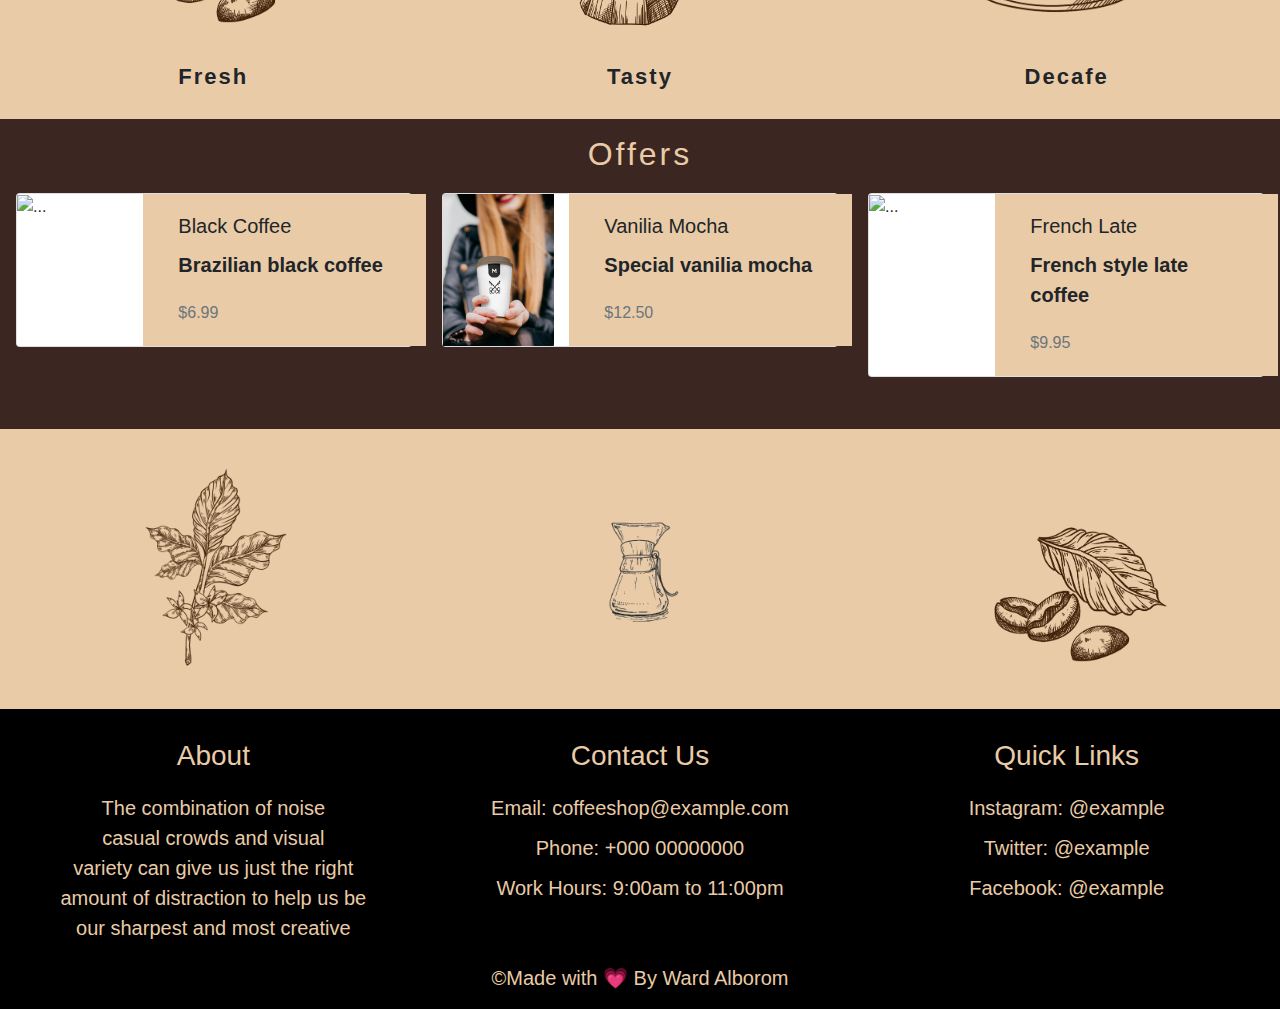
==== commit 35ecd0dd: "Update index.html" ====
--- a/index.html
+++ b/index.html
@@ -4,8 +4,7 @@
     <meta charset="UTF-8" />
     <meta http-equiv="X-UA-Compatible" content="IE=edge" />
     <meta name="viewport" content="width=device-width, initial-scale=1.0" />
-    <meta name="description" content="Uzumaki Coffee Shop Website" author="Ward Alborom">
-    <title>Uzumaki | Coffee Shop Website</title>
+    <title>Cafe</title>
     <link rel="icon" href="img/coffee-shop.svg" />
     <link rel="stylesheet" href="style.css" />
     <link
@@ -13,14 +12,12 @@
       href="https://cdnjs.cloudflare.com/ajax/libs/font-awesome/4.7.0/css/font-awesome.min.css"
     />
     <link
-      href="https://cdn.jsdelivr.net/npm/bootstrap@5.0.0-beta2/dist/css/bootstrap.min.css"
+      href="bootstrap.css"
       rel="stylesheet"
-      integrity="sha384-BmbxuPwQa2lc/FVzBcNJ7UAyJxM6wuqIj61tLrc4wSX0szH/Ev+nYRRuWlolflfl"
       crossorigin="anonymous"
     />
     <script
-      src="https://cdn.jsdelivr.net/npm/bootstrap@5.0.0-beta2/dist/js/bootstrap.bundle.min.js"
-      integrity="sha384-b5kHyXgcpbZJO/tY9Ul7kGkf1S0CWuKcCD38l8YkeH8z8QjE0GmW1gYU5S9FOnJ0"
+      src="bootstrap.bundle.js"
       crossorigin="anonymous"
     ></script>
     <script src="https://code.jquery.com/jquery-3.6.0.min.js"></script>
@@ -28,10 +25,10 @@
   </head>
   <body>
     <header>
-      <nav class="navbar navbar-expand-lg navbar-dark fixed-top">
-        <div class="container">
+      <nav class="navbar navbar-expand-lg navbar-dark">
+        <div class="container-fluid">
           <a id="uzumaki" class="navbar-brand" href="index.html"
-            ><img src="img/coffee-shop.svg" alt="Logo" class="d-inline-block align-middle" />Uzumaki</a
+            ><img src="img/coffee-shop.svg" alt="" />Uzumaki</a
           >
           <button
             class="navbar-toggler"
@@ -49,7 +46,7 @@
               <a class="nav-link active" aria-current="page" href="menu.html"
                 >Menu</a
               >
-              <a class="nav-link" href="offers.html">Special Offers</a>
+              <a class="nav-link" href="shop.html">Shop</a>
               <a class="nav-link" href="about.html">About</a>
               <a class="nav-link" href="contact.html">Contact</a>
             </div>
@@ -72,16 +69,15 @@
               id="div-img"
               src="img/Coffee-black.jpg"
               class="d-block w-100"
-              alt="First Carousel image"
+              alt="..."
             />
-          
           </div>
           <div class="carousel-item">
             <img
               id="div-img"
               src="img/roaster.jpg"
               class="d-block w-100"
-              alt="Second Carousel image"
+              alt="..."
             />
           </div>
           <div class="carousel-item">
@@ -89,7 +85,7 @@
               id="div-img"
               src="img/pouring.jpg"
               class="d-block w-100"
-              alt="Third Carousel image"
+              alt="..."
             />
           </div>
         </div>
@@ -98,7 +94,7 @@
       <div class="cup container-fluid">
         <div class="row">
           <div class="col-md-6">
-            <img id="mockup" src="img/Gravity coffee cup mockup.png" alt="Coffee cup" />
+            <img id="mockup" src="img/Gravity coffee cup mockup.png" alt="" />
           </div>
           <div id="main-text" class="col-md-6">
             <h1>Uzumaki Cafe</h1>
@@ -110,32 +106,30 @@
       <div class="bar container-fluid">
         <div class="row">
           <div class="col-md-4">
-            <img src="img/coffee-leaf.png" alt="Divider coffee leaf image" />
+            <img src="img/coffee-leaf.png" alt="" />
             <p>Fresh</p>
           </div>
           <div class="col-md-4">
-            <img src="img/coffee-maker.png" alt="Divider coffee maker image" />
+            <img src="img/coffee-maker.png" alt="" />
             <p>Tasty</p>
           </div>
           <div class="col-md-4">
-            <img src="img/cup.png" alt="Divider coffee cup image" />
+            <img src="img/cup.png" alt="" />
             <p>Decafe</p>
           </div>
         </div>
       </div>
 
-      <div id="offers" class="offers conatiner-fluid text-center">
+      <div id="offers" class="offers conatiner-fluid">
         <div class="row">
           <div id="offer-title" class="col-lg-12">
-            <h2 class="m-1">Weekly Offers</h2>
-            <p class="m-1">Check our offers regularly</p>
-          </div>
-          <div class="col-md-4">
-            <a class="offer-card-link" href="shop.html">
+            <h2>Offers</h2>
+          </div>
+          <div class="col-md-4">
             <div class="card mb-3" style="max-width: 540px">
               <div class="row g-0">
                 <div class="col-md-4">
-                  <img class="rounded img-fluid" src="img/Coffee Mug Mockup.jpg" alt="A person pouring coffee in a mug" />
+                  <img src="/img/Coffee Mug Mockup.jpg" alt="..." />
                 </div>
                 <div class="cards col-md-8">
                   <div class="card-body">
@@ -148,14 +142,30 @@
                 </div>
               </div>
             </div>
-          </a>
-          </div>
-          <div class="col-md-4">
-            <a class="offer-card-link" href="shop.html">
+          </div>
+          <div class="col-md-4">
             <div class="card mb-3" style="max-width: 540px">
               <div class="row g-0">
                 <div class="col-md-4">
-                  <img class="rounded img-fluid" src="img/Coffee-Cup-Mockup.jpg" alt="Girl holding a coffee cup" />
+                  <img src="/img/Coffee-Cup-Mockup.jpg" alt="..." />
+                </div>
+                <div class="cards col-md-8">
+                  <div class="card-body">
+                    <h5 class="card-title">Vanilia Mocha</h5>
+                    <p class="card-text">Special vanilia mocha</p>
+                    <p class="card-text">
+                      <small class="text-muted">$12.50</small>
+                    </p>
+                  </div>
+                </div>
+              </div>
+            </div>
+          </div>
+          <div class="col-md-4">
+            <div class="card mb-3" style="max-width: 540px">
+              <div class="row g-0">
+                <div class="col-md-4">
+                  <img src="/img/Cup-Mockup-with-Hand.jpg" alt="..." />
                 </div>
                 <div class="cards col-md-8">
                   <div class="card-body">
@@ -168,39 +178,15 @@
                 </div>
               </div>
             </div>
-          </a>
-          </div>
-          <div class="col-md-4">
-            <a class="offer-card-link" href="shop.html">
-            <div class="card mb-3" style="max-width: 540px">
-              <div class="row g-0">
-                <div class="col-md-4">
-                  <img class="rounded img-fluid" src="img/Cup-Mockup-with-Hand.jpg" alt="Coffee cup in front of cafe" />
-                </div>
-                <div class="cards col-md-8">
-                  <div class="card-body">
-                    <h5 class="card-title">French Late</h5>
-                    <p class="card-text">French style late coffee</p>
-                    <p class="card-text">
-                      <small class="text-muted">$9.95</small>
-                    </p>
-                  </div>
-                </div>
-              </div>
-            </div>
-          </a>
-          </div>
-          <div class="col-12">
-            <a class="offers-link" href="offers.html">See all offers></a>
           </div>
         </div>
       </div>
 
       <div class="bar container-fluid">
         <div class="row">
-          <div class="col-md-4"><img src="img/leaf.png" alt="Coffee leaf" /></div>
-          <div class="col-md-4"><img src="img/chemex.png" alt="Chemex" /></div>
-          <div class="col-md-4"><img src="img/coffee-leaf.png" alt="Coffee leaf and beans" /></div>
+          <div class="col-md-4"><img src="/img/leaf.png" alt="" /></div>
+          <div class="col-md-4"><img src="/img/chemex.png" alt="" /></div>
+          <div class="col-md-4"><img src="/img/coffee-leaf.png" alt="" /></div>
         </div>
       </div>
 
@@ -231,12 +217,12 @@
             <p>Twitter: @example</p>
             <p>Facebook: @example</p>
           </div>
-          <div class="col-xl-12">
+          <div class="col-lg-12">
             <p>&copy;Made with &#128151; By Ward Alborom</p>
           </div>
         </div>
       </div>
-      <button href="#" class="backToTop">Top</button>
+      <a href="#" class="backToTop"><span>Top</span></a>
     </footer>
   </body>
 </html>
--- a/style.css
+++ b/style.css
@@ -2,10 +2,13 @@
 body {
   margin: 0;
   background-color: #e9cba7;
+  font-family: 'Segoe UI', Tahoma, Geneva, Verdana, sans-serif;
 }
 
 .navbar img{
   width: 50px;
+  margin: 5px;
+  padding: 0;
 }
 
 .navbar, .container-fluid{
@@ -18,6 +21,8 @@
 
 #uzumaki{
   color: #e9cba7;
+  margin: 0;
+  padding: 5px;
 }
 
 #uzumaki:hover{
@@ -45,26 +50,34 @@
   background-color: transparent;
 }
 
+.cup > .row > .col-md-6{
+  padding: 10px;
+}
+
 #main-text{
   text-align: center;
   color: #98694F;
   margin: auto 0;
+  padding: 10px;
 }
 
 #main-text p{
   font-weight: bold;
   font-size: 25px;
   letter-spacing: 5px;
-  margin: 0;
+  margin: 5px;
 }
 
 #main-text h1{
   font-size: 60px;
+  margin: 5px;
 }
 
 #mockup{
   width: 70%;
   height: 90%;
+  padding: 5px;
+  margin: 0 auto;
 }
 
 .bar{
@@ -98,13 +111,16 @@
 .offers{
   margin: 0 auto;
   padding: 1rem;
-  
-}
-
-.offers > .row{
+}
+
+.offer-card-link{
   margin: 0 auto;
   color: #3b2621;
   text-align: -webkit-center;
+  text-decoration: none;
+}
+.offer-card-link:hover{
+  color: #98694fe7;
 }
 
 #offer-title{
@@ -112,6 +128,7 @@
   color: #e9cba7;
   margin: 0;
   font-weight: bold;
+  letter-spacing: 3px;
 }
 
 #offer-title > h2{
@@ -119,15 +136,27 @@
 }
 
 #offers > .row > .col-md-4{
-  padding-top: 10px;
+    padding-top: 10px;
     padding-bottom: 10px;
     margin-top: 10px;
     border-bottom-width: 10px;
     margin-bottom: 10px;
 }
 
-.offers img {
-  width: 100%
+.offers-link{
+  text-decoration: none;
+  color: #e9cba7;
+  font-weight: bold;
+  letter-spacing: 2px;
+}
+
+.offers-link:hover{
+  text-decoration: none;
+  color: #98694fe7;
+}
+
+.about-text{
+  color:#3b2621;
 }
 
 .footer{
@@ -150,29 +179,17 @@
   margin: 10px;
 }
 
-.footer > .row > .col-lg-12 > p{
+.footer > .row > .col-xl-12 > p{
   margin: 0;
   letter-spacing: 1px;
-}
-
-@media screen and (max-width: 44em) {
-  nav[role="full-horizontal"] ul > li {
-    width: 100%;
-  }
-}
-
-@media screen and (min-width: 700px){
-  .offers img {
-    width: 100%;
-    height: 100%;
-  }
-} 
+  padding: 10px;
+}
+
 
 .backToTop {
   width: 50px;
   height: 50px;
   overflow: hidden;
-  white-space: nowrap;
   position: fixed;
   bottom: 20px;
   right: 20px;
@@ -181,14 +198,92 @@
   text-decoration: none;
   display: none;
   border-radius: 3px;
-  text-align: center;
-  font-weight: bold;
+  border: 0;
+  text-align: center;
+  font-size: 18px;
+  padding: .6rem;
 }
 .backToTop:hover{
   color: #3b2621;
   background-color: #e9cba7;
 }
 
-.backToTop span{
-  vertical-align: -webkit-baseline-middle;
-}+@media screen and (min-width: 768px){
+  .offers img{
+    width: 100%;
+    height: 100%;
+  }
+
+  #main-text h1{
+    font-size: 50px;
+  }
+  p{
+    font-size: 15px;
+  }
+  
+  @media screen and (min-width: 1200px){
+    #main-text h1{
+      font-size: 80px;
+    }
+    p{
+      font-size: 20px;
+    }
+  }
+  @media screen and (min-width: 2000px){
+    #main-text h1{
+      font-size: 120px;
+    }
+    #main-text p{
+      font-size: 50px;
+    }
+    .bar p{
+      font-size: 40px;
+    }
+    p{
+      font-size: 40px;
+    }
+    #navbarNavAltMarkup a {
+      color: #e9cba7;
+      font-weight: bold;
+      font-size: 30px;
+      letter-spacing: 1px;
+      margin: 0 10px;
+    }
+    #uzumaki{
+      font-size: 40px;
+      
+    }
+    .navbar img{
+      width: 70px;
+
+    }
+  }
+  @media screen and (min-width: 4000px){
+    #main-text h1{
+      font-size: 150px;
+    }
+    #main-text p{
+      font-size: 65px;
+    }
+    .bar p{
+      font-size: 55px;
+    }
+    p{
+      font-size: 40px;
+    }
+    #navbarNavAltMarkup a {
+      color: #e9cba7;
+      font-weight: bold;
+      font-size: 40px;
+      letter-spacing: 1px;
+      margin: 0 10px;
+    }
+    #uzumaki{
+      font-size: 40px;
+    }
+    .navbar img{
+      width: 80px;
+    }
+  }
+} 
+
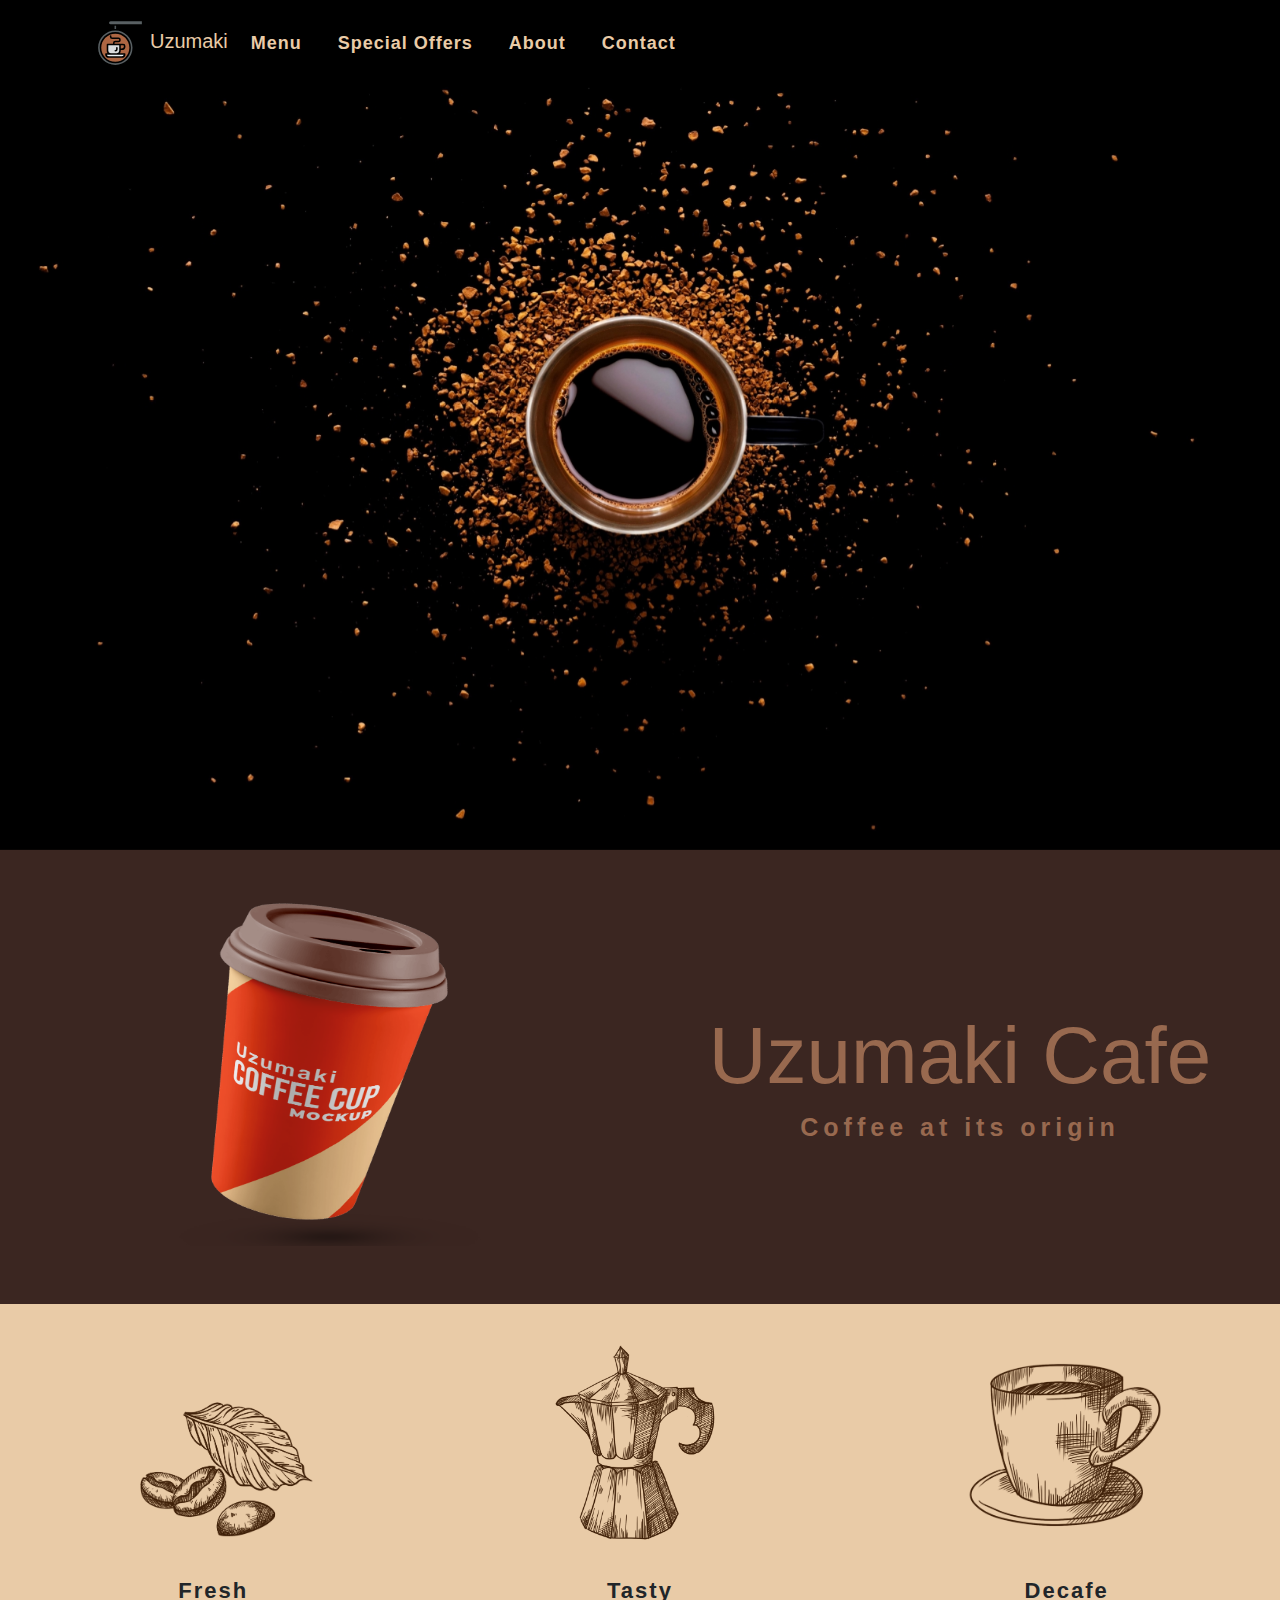
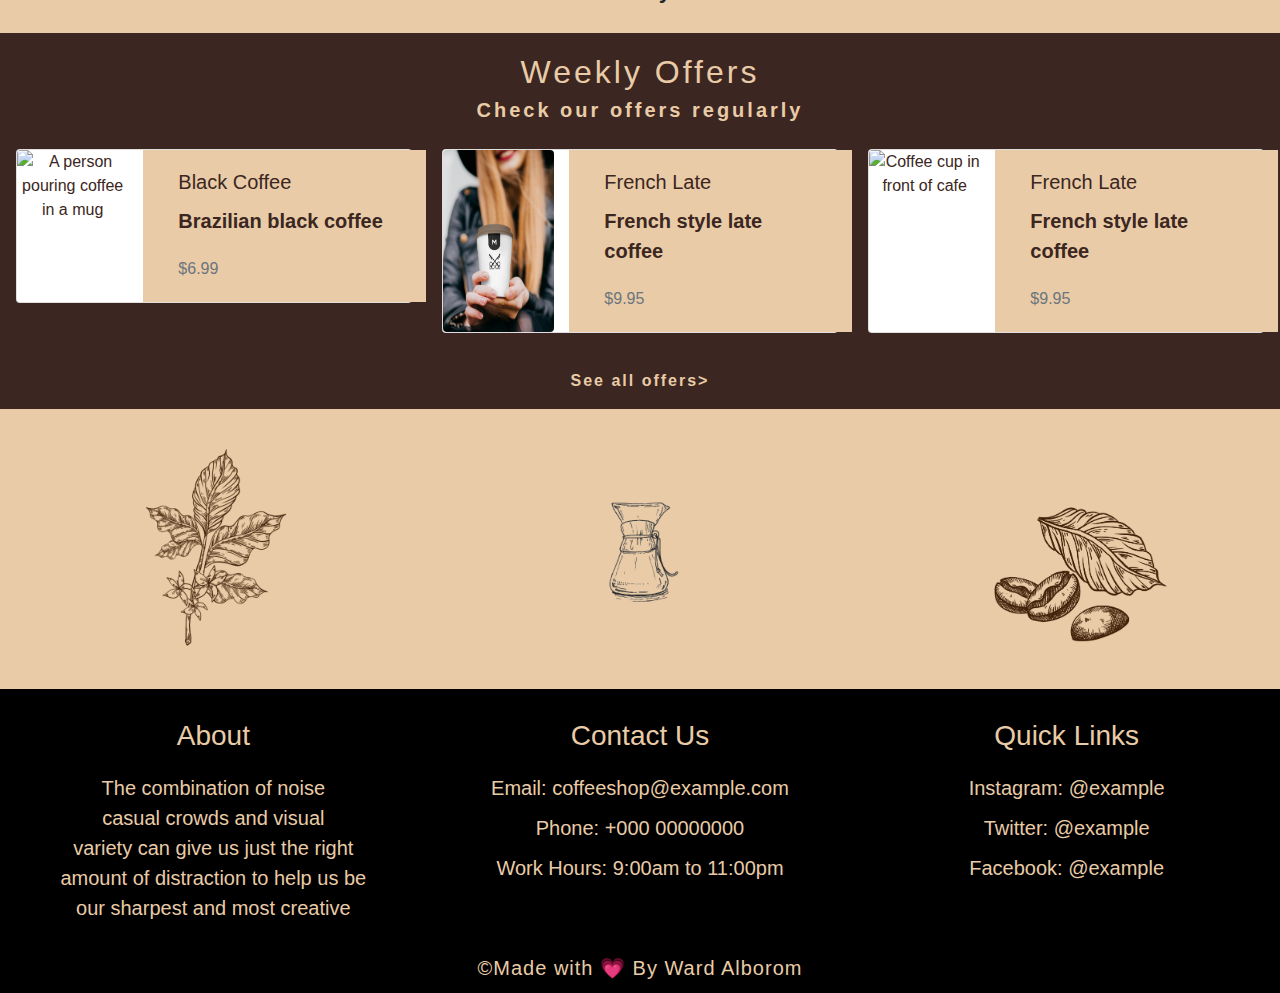
==== commit 156435e1: "Update index.html" ====
--- a/index.html
+++ b/index.html
@@ -1,10 +1,10 @@
 <!DOCTYPE html>
 <html lang="en">
-  <head>
+ <head>
     <meta charset="UTF-8" />
     <meta http-equiv="X-UA-Compatible" content="IE=edge" />
     <meta name="viewport" content="width=device-width, initial-scale=1.0" />
-    <title>Cafe</title>
+    <title>Uzumaki | Coffee Shop Website</title>
     <link rel="icon" href="img/coffee-shop.svg" />
     <link rel="stylesheet" href="style.css" />
     <link
@@ -25,10 +25,10 @@
   </head>
   <body>
     <header>
-      <nav class="navbar navbar-expand-lg navbar-dark">
-        <div class="container-fluid">
+      <nav class="navbar navbar-expand-lg navbar-dark fixed-top">
+        <div class="container">
           <a id="uzumaki" class="navbar-brand" href="index.html"
-            ><img src="img/coffee-shop.svg" alt="" />Uzumaki</a
+            ><img src="img/coffee-shop.svg" alt="Logo" class="d-inline-block align-middle" />Uzumaki</a
           >
           <button
             class="navbar-toggler"
@@ -46,7 +46,7 @@
               <a class="nav-link active" aria-current="page" href="menu.html"
                 >Menu</a
               >
-              <a class="nav-link" href="shop.html">Shop</a>
+              <a class="nav-link" href="offers.html">Special Offers</a>
               <a class="nav-link" href="about.html">About</a>
               <a class="nav-link" href="contact.html">Contact</a>
             </div>
@@ -69,15 +69,16 @@
               id="div-img"
               src="img/Coffee-black.jpg"
               class="d-block w-100"
-              alt="..."
+              alt="First Carousel image"
             />
+          
           </div>
           <div class="carousel-item">
             <img
               id="div-img"
               src="img/roaster.jpg"
               class="d-block w-100"
-              alt="..."
+              alt="Second Carousel image"
             />
           </div>
           <div class="carousel-item">
@@ -85,7 +86,7 @@
               id="div-img"
               src="img/pouring.jpg"
               class="d-block w-100"
-              alt="..."
+              alt="Third Carousel image"
             />
           </div>
         </div>
@@ -94,7 +95,7 @@
       <div class="cup container-fluid">
         <div class="row">
           <div class="col-md-6">
-            <img id="mockup" src="img/Gravity coffee cup mockup.png" alt="" />
+            <img id="mockup" src="img/Gravity coffee cup mockup.png" alt="Coffee cup" />
           </div>
           <div id="main-text" class="col-md-6">
             <h1>Uzumaki Cafe</h1>
@@ -106,30 +107,32 @@
       <div class="bar container-fluid">
         <div class="row">
           <div class="col-md-4">
-            <img src="img/coffee-leaf.png" alt="" />
+            <img src="img/coffee-leaf.png" alt="Divider coffee leaf image" />
             <p>Fresh</p>
           </div>
           <div class="col-md-4">
-            <img src="img/coffee-maker.png" alt="" />
+            <img src="img/coffee-maker.png" alt="Divider coffee maker image" />
             <p>Tasty</p>
           </div>
           <div class="col-md-4">
-            <img src="img/cup.png" alt="" />
+            <img src="img/cup.png" alt="Divider coffee cup image" />
             <p>Decafe</p>
           </div>
         </div>
       </div>
 
-      <div id="offers" class="offers conatiner-fluid">
+      <div id="offers" class="offers conatiner-fluid text-center">
         <div class="row">
           <div id="offer-title" class="col-lg-12">
-            <h2>Offers</h2>
-          </div>
-          <div class="col-md-4">
+            <h2 class="m-1">Weekly Offers</h2>
+            <p class="m-1">Check our offers regularly</p>
+          </div>
+          <div class="col-md-4">
+            <a class="offer-card-link" href="shop.html">
             <div class="card mb-3" style="max-width: 540px">
               <div class="row g-0">
                 <div class="col-md-4">
-                  <img src="/img/Coffee Mug Mockup.jpg" alt="..." />
+                  <img class="rounded img-fluid" src="img/Coffee Mug Mockup.jpg" alt="A person pouring coffee in a mug" />
                 </div>
                 <div class="cards col-md-8">
                   <div class="card-body">
@@ -142,30 +145,14 @@
                 </div>
               </div>
             </div>
-          </div>
-          <div class="col-md-4">
+          </a>
+          </div>
+          <div class="col-md-4">
+            <a class="offer-card-link" href="shop.html">
             <div class="card mb-3" style="max-width: 540px">
               <div class="row g-0">
                 <div class="col-md-4">
-                  <img src="/img/Coffee-Cup-Mockup.jpg" alt="..." />
-                </div>
-                <div class="cards col-md-8">
-                  <div class="card-body">
-                    <h5 class="card-title">Vanilia Mocha</h5>
-                    <p class="card-text">Special vanilia mocha</p>
-                    <p class="card-text">
-                      <small class="text-muted">$12.50</small>
-                    </p>
-                  </div>
-                </div>
-              </div>
-            </div>
-          </div>
-          <div class="col-md-4">
-            <div class="card mb-3" style="max-width: 540px">
-              <div class="row g-0">
-                <div class="col-md-4">
-                  <img src="/img/Cup-Mockup-with-Hand.jpg" alt="..." />
+                  <img class="rounded img-fluid" src="img/Coffee-Cup-Mockup.jpg" alt="Girl holding a coffee cup" />
                 </div>
                 <div class="cards col-md-8">
                   <div class="card-body">
@@ -178,15 +165,39 @@
                 </div>
               </div>
             </div>
+          </a>
+          </div>
+          <div class="col-md-4">
+            <a class="offer-card-link" href="shop.html">
+            <div class="card mb-3" style="max-width: 540px">
+              <div class="row g-0">
+                <div class="col-md-4">
+                  <img class="rounded img-fluid" src="img/Cup-Mockup-with-Hand.jpg" alt="Coffee cup in front of cafe" />
+                </div>
+                <div class="cards col-md-8">
+                  <div class="card-body">
+                    <h5 class="card-title">French Late</h5>
+                    <p class="card-text">French style late coffee</p>
+                    <p class="card-text">
+                      <small class="text-muted">$9.95</small>
+                    </p>
+                  </div>
+                </div>
+              </div>
+            </div>
+          </a>
+          </div>
+          <div class="col-12">
+            <a class="offers-link" href="offers.html">See all offers></a>
           </div>
         </div>
       </div>
 
       <div class="bar container-fluid">
         <div class="row">
-          <div class="col-md-4"><img src="/img/leaf.png" alt="" /></div>
-          <div class="col-md-4"><img src="/img/chemex.png" alt="" /></div>
-          <div class="col-md-4"><img src="/img/coffee-leaf.png" alt="" /></div>
+          <div class="col-md-4"><img src="img/leaf.png" alt="Coffee leaf" /></div>
+          <div class="col-md-4"><img src="img/chemex.png" alt="Chemex" /></div>
+          <div class="col-md-4"><img src="img/coffee-leaf.png" alt="Coffee leaf and beans" /></div>
         </div>
       </div>
 
@@ -217,12 +228,12 @@
             <p>Twitter: @example</p>
             <p>Facebook: @example</p>
           </div>
-          <div class="col-lg-12">
+          <div class="col-xl-12">
             <p>&copy;Made with &#128151; By Ward Alborom</p>
           </div>
         </div>
       </div>
-      <a href="#" class="backToTop"><span>Top</span></a>
+      <button href="#" class="backToTop">Top</button>
     </footer>
   </body>
 </html>
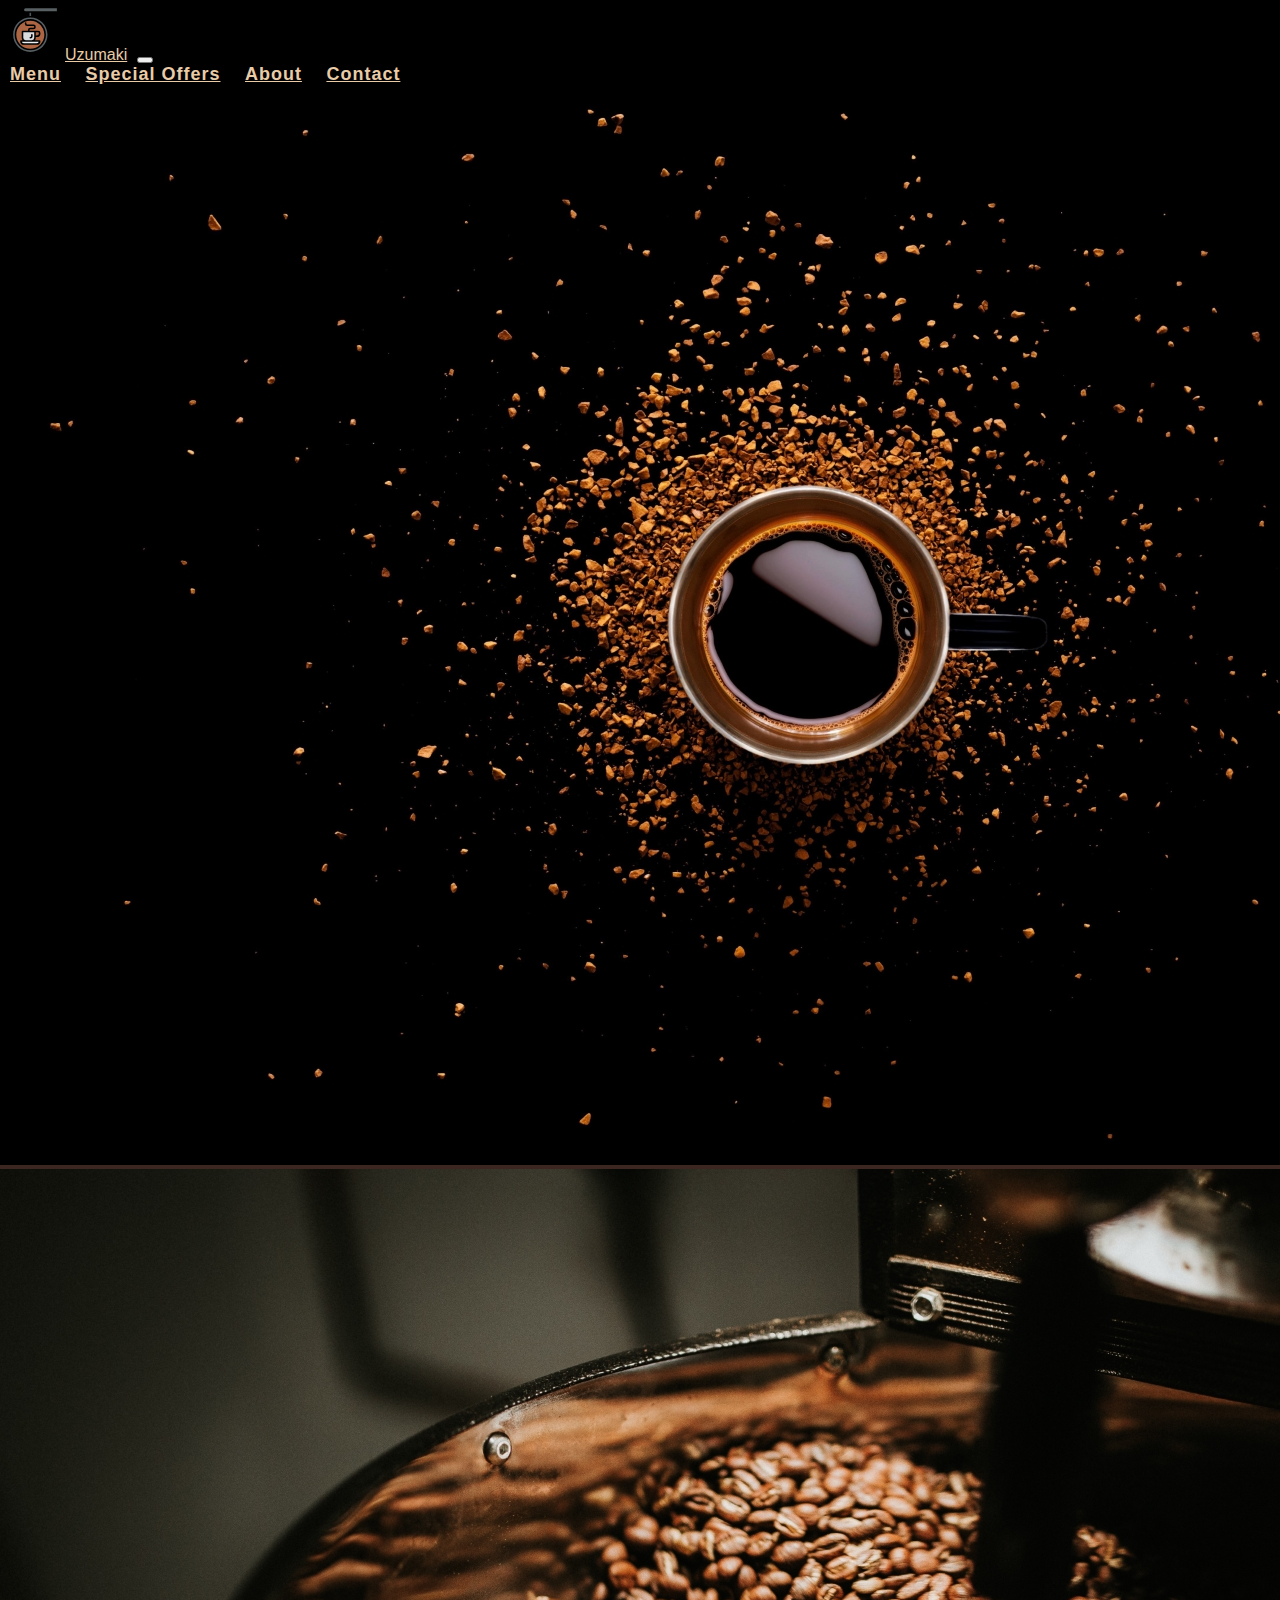
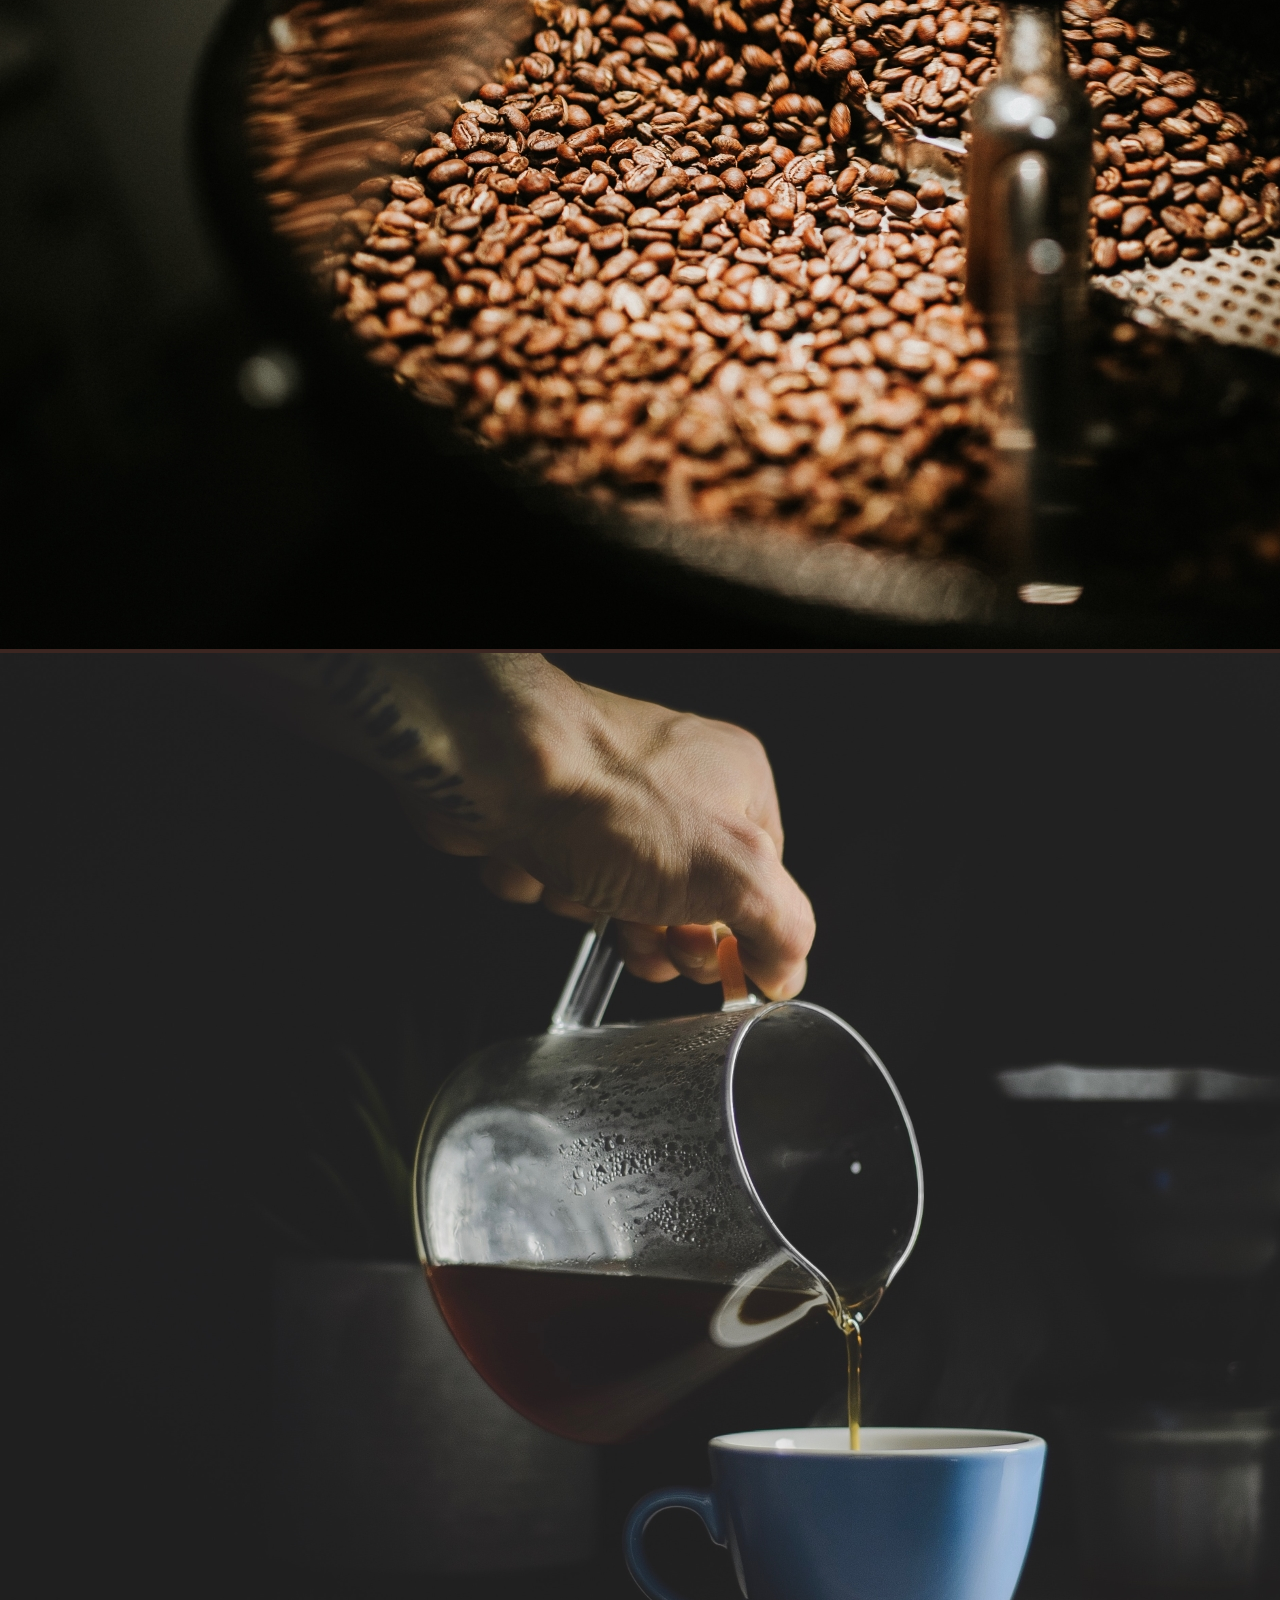
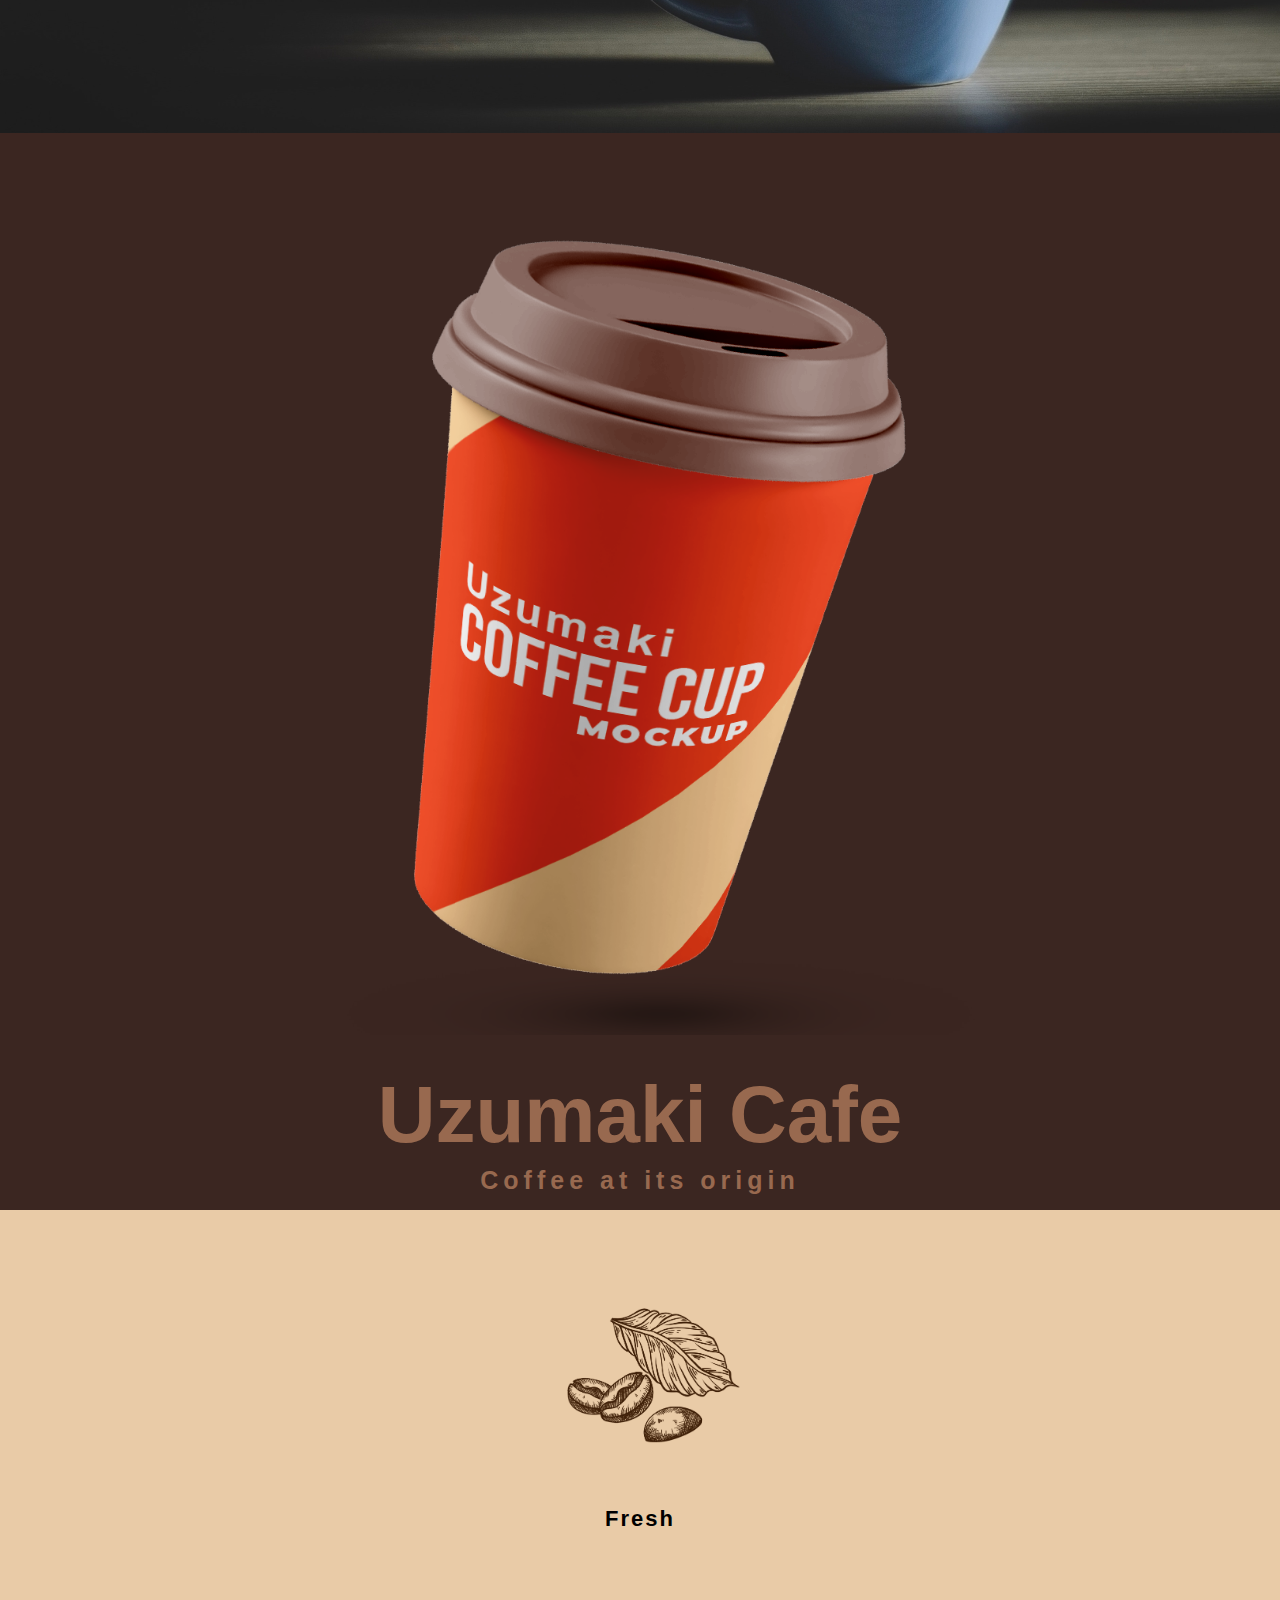
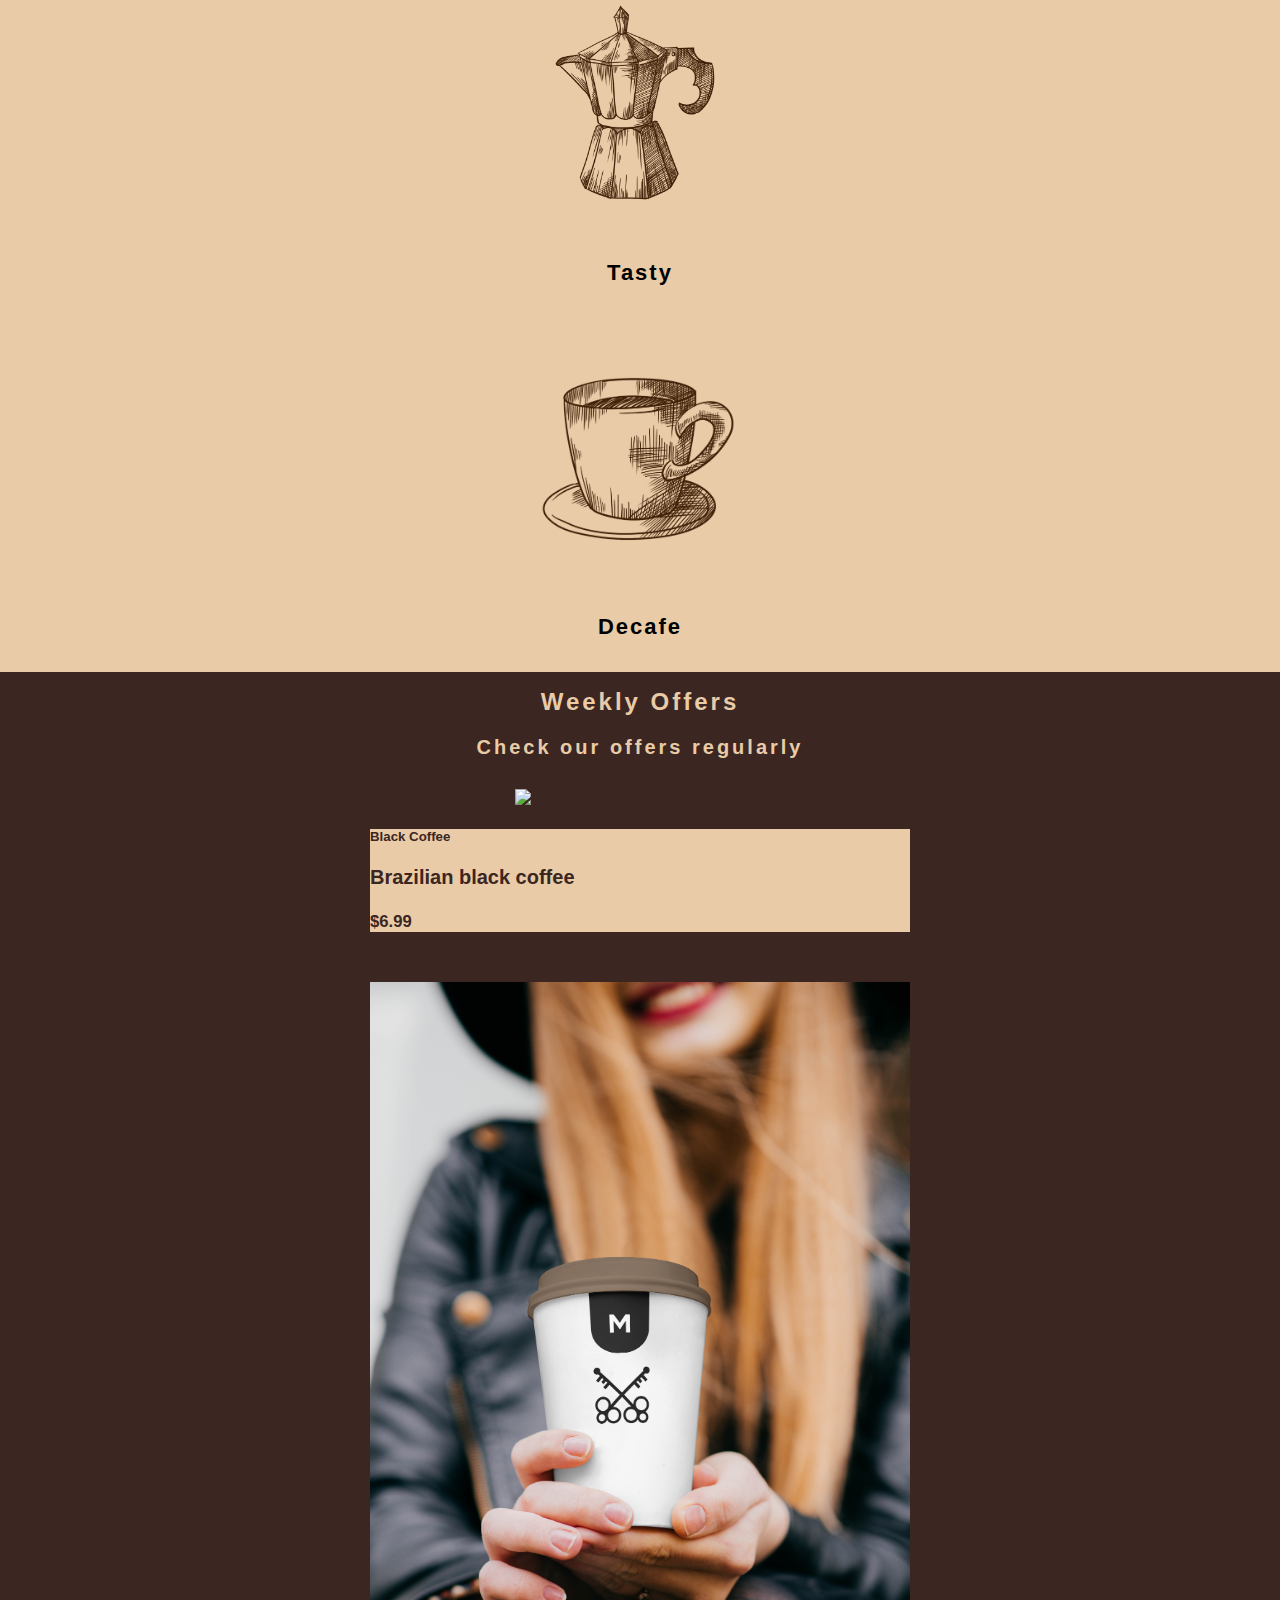
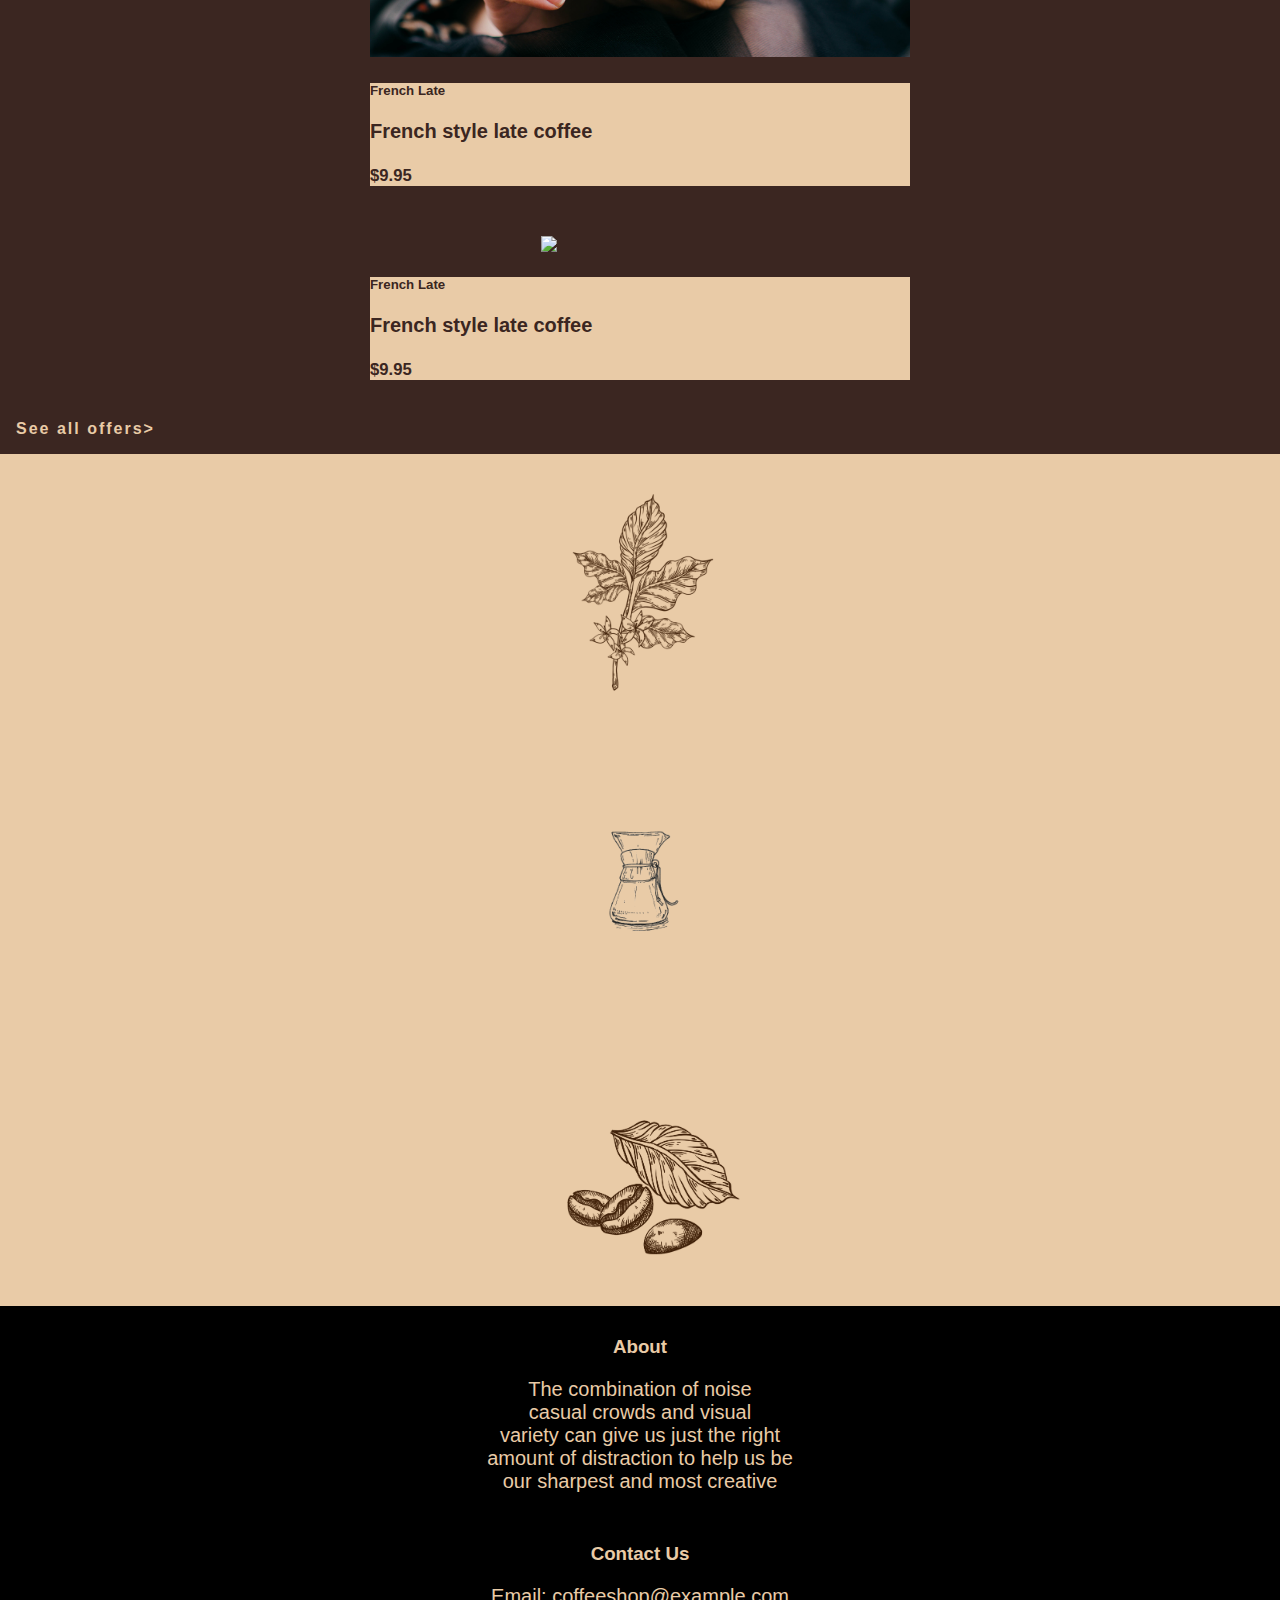
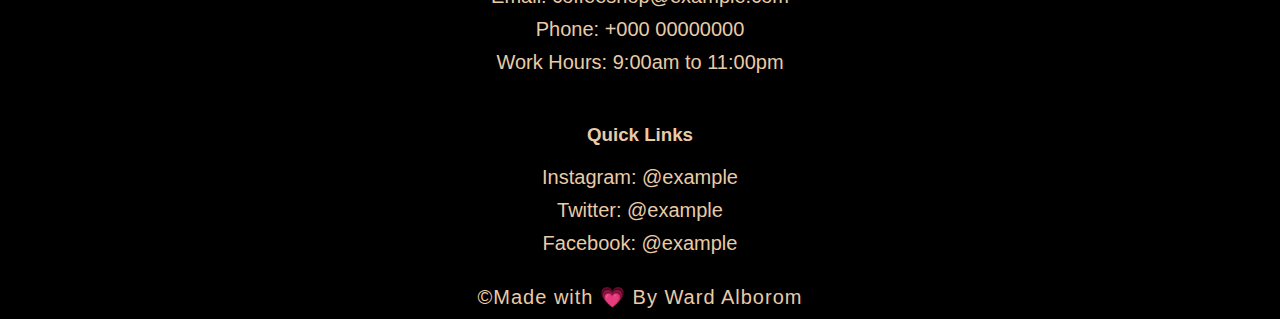
==== commit b7af46b0: "Update index.html" ====
--- a/index.html
+++ b/index.html
@@ -1,9 +1,10 @@
 <!DOCTYPE html>
 <html lang="en">
- <head>
+  <head>
     <meta charset="UTF-8" />
     <meta http-equiv="X-UA-Compatible" content="IE=edge" />
     <meta name="viewport" content="width=device-width, initial-scale=1.0" />
+    <meta name="description" content="Uzumaki Coffee Shop Website" author="Ward Alborom">
     <title>Uzumaki | Coffee Shop Website</title>
     <link rel="icon" href="img/coffee-shop.svg" />
     <link rel="stylesheet" href="style.css" />
@@ -12,12 +13,14 @@
       href="https://cdnjs.cloudflare.com/ajax/libs/font-awesome/4.7.0/css/font-awesome.min.css"
     />
     <link
-      href="bootstrap.css"
+      href="https://cdn.jsdelivr.net/npm/bootstrap@5.0.0-beta2/dist/css/bootstrap.min.css"
       rel="stylesheet"
+      integrity="sha384-BmbxuPwQa2lc/FVzBcNJ7UAyJxM6wuqIj61tLrc4wSX0szH/Ev+nYRRuWlolflfl"
       crossorigin="anonymous"
     />
     <script
-      src="bootstrap.bundle.js"
+      src="https://cdn.jsdelivr.net/npm/bootstrap@5.0.0-beta2/dist/js/bootstrap.bundle.min.js"
+      integrity="sha384-b5kHyXgcpbZJO/tY9Ul7kGkf1S0CWuKcCD38l8YkeH8z8QjE0GmW1gYU5S9FOnJ0"
       crossorigin="anonymous"
     ></script>
     <script src="https://code.jquery.com/jquery-3.6.0.min.js"></script>
--- a/style.css
+++ b/style.css
@@ -286,4 +286,3 @@
     }
   }
 } 
-
